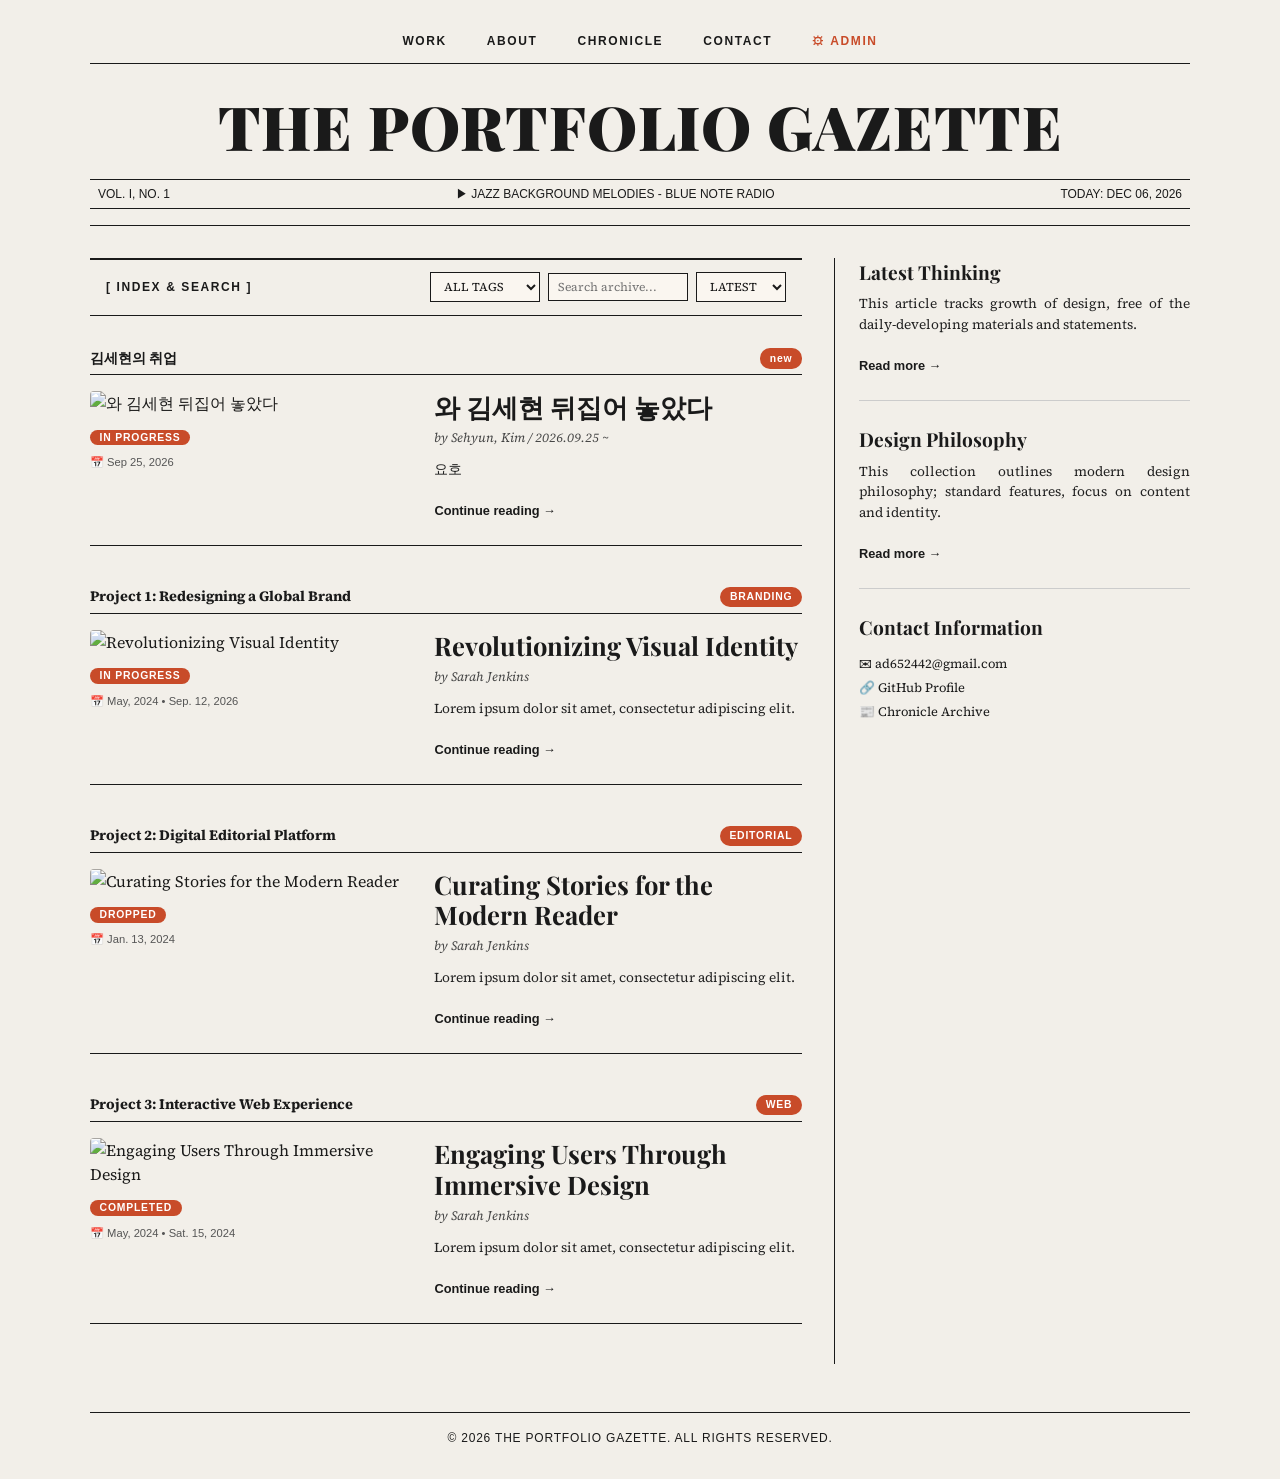
==== index.html @ b3b19809 "Update index.html" ====
<!DOCTYPE html>
<html lang="ko">
<head>
    <meta charset="UTF-8">
    <meta name="viewport" content="width=device-width, initial-scale=1.0">
    <title>THE PORTFOLIO GAZETTE</title>
    <!-- 스타일 경로 확인 -->
    <link rel="stylesheet" href="styles/style.css">
    
    <!-- Google Fonts 연결 -->
    <link rel="preconnect" href="https://fonts.googleapis.com">
    <link rel="preconnect" href="https://fonts.gstatic.com" crossorigin>
    <link href="https://fonts.googleapis.com/css2?family=Playfair+Display:ital,wght@0,400..900;1,400..900&family=Source+Serif+4:ital,opsz,wght@0,8..60,300..800;1,8..60,300..800&display=swap" rel="stylesheet">
</head>
<body>

    <div class="gazette-container">
        <!-- 상단 네비게이션 -->
        <nav class="top-nav">
            <a href="#work">WORK</a>
            <a href="#about">ABOUT</a>
            <a href="#chronicle">CHRONICLE</a>
            <a href="#contact">CONTACT</a>
            <a href="admin.html" class="admin-link" style="color: #c84b29; font-weight: bold;">⚙ ADMIN</a>
        </nav>

        <!-- 신문 헤더 -->
        <header class="gazette-header">
            <h1 class="main-title">THE PORTFOLIO GAZETTE</h1>
        <div class="header-meta-bar">
            <span>Vol. I, No. 1</span>
            <span id="youtube-track-header">▶ TODAY'S TRACK: Loading...</span>
            <span id="header-date">Est. 2026</span>
        </div>
        </header>
        

        <!-- 메인 콘텐츠 영역 (2컬럼 레이아웃) -->
        <main class="gazette-body">           
            <!-- 왼쪽/메인 기사 컬럼 -->
            <section class="main-column">
                
                <!-- 🔍 신문 인덱스 스타일 검색 및 정렬 바 -->
                <div class="gazette-filter-bar">
                    <span class="filter-title">[ INDEX & SEARCH ]</span>
                    <div class="filter-controls">
                        <select id="filter-tag" class="filter-select">
                            <option value="">ALL TAGS</option>
                            <option value="BRANDING">BRANDING</option>
                            <option value="WEB">WEB</option>
                            <option value="EDITORIAL">EDITORIAL</option>
                            <option value="new">NEW</option>
                        </select>
            
                        <input type="text" id="filter-keyword" placeholder="Search archive..." class="filter-input">
            
                        <select id="sort-order" class="filter-select">
                            <option value="latest">LATEST</option>
                            <option value="oldest">OLDEST</option>
                        </select>
                    </div>
                </div>
            
                <!-- 📦 프로젝트 카드가 동적으로 렌더링될 공간 -->
                <div id="projects-container"></div>
            
            </section>
            <!-- 오른쪽 사이드바 컬럼 -->
            <aside class="sidebar-column">
                
                <div class="sidebar-widget">
                    <h4>Latest Thinking</h4>
                    <p class="excerpt">
                        This article tracks growth of design, free of the daily-developing materials and statements.
                    </p>
                    <a href="#" class="read-more">Read more →</a>
                </div>

                <hr class="divider">

                <div class="sidebar-widget">
                    <h4>Design Philosophy</h4>
                    <p class="excerpt">
                        This collection outlines modern design philosophy; standard features, focus on content and identity.
                    </p>
                    <a href="#" class="read-more">Read more →</a>
                </div>

                <hr class="divider">

                <div class="sidebar-widget">
                    <h4>Contact Information</h4>
                    <ul class="contact-links">
                        <li><a href="mailto:ad652442@gmail.com">✉ ad652442@gmail.com</a></li>
                        <li><a href="https://github.com" target="_blank">🔗 GitHub Profile</a></li>
                        <li><a href="#">📰 Chronicle Archive</a></li>
                    </ul>
                </div>

            </aside>
        </main>

        <!-- 푸터 -->
        <footer class="gazette-footer">
            <p>&copy; <span id="footer-year">2026</span> THE PORTFOLIO GAZETTE. ALL RIGHTS RESERVED.</p>
        </footer>
    </div>

    <!-- 메인 로직 스크립트 연결 -->
    <script src="js/main.js"></script>
</body>
</html>
---- styles/style.css ----
/* 기본 스타일 리셋 */
* {
    margin: 0;
    padding: 0;
    box-sizing: border-box;
}

/* 배경색 및 기본 폰트 설정 (신문 종이 느낌) */
body {
    background-color: #f2efe9;
    color: #1a1a1a;
    font-family: 'Source Serif 4', Georgia, serif;
    line-height: 1.5;
    padding: 2rem 1rem;
}

.gazette-container {
    max-width: 1100px;
    margin: 0 auto;
    background-color: #f2efe9;
}

/* 상단 네비게이션 */
.top-nav {
    display: flex;
    justify-content: center;
    gap: 2.5rem;
    padding-bottom: 0.8rem;
    font-family: sans-serif;
    font-size: 0.75rem;
    font-weight: 600;
    letter-spacing: 0.1rem;
}

.top-nav a {
    color: #1a1a1a;
    text-decoration: none;
}

.top-nav a:hover {
    text-decoration: underline;
}

/* 메인 타이틀 & 신문 헤더 */
.gazette-header {
    text-align: center;
    border-top: 1.5px solid #1a1a1a;
    border-bottom: 1.5px solid #1a1a1a;
    padding: 1rem 0;
    margin-bottom: 2rem;
}

.main-title {
    font-family: 'Playfair Display', serif;
    font-size: clamp(2rem, 5vw, 3.8rem);
    font-weight: 900;
    letter-spacing: 0.05rem;
    text-transform: uppercase;
    margin-bottom: 0.5rem;
}

.header-meta-bar {
    display: flex;
    justify-content: space-between;
    border-top: 1px solid #1a1a1a;
    border-bottom: 1px solid #1a1a1a;
    padding: 0.3rem 0.5rem;
    font-size: 0.75rem;
    font-family: sans-serif;
    text-transform: uppercase;
}

/* 메인 그리드 레이아웃 (2컬럼) */
.gazette-body {
    display: grid;
    grid-template-columns: 2fr 1fr;
    gap: 2rem;
}

/* 구분선 */
.divider {
    border: 0;
    border-top: 1px solid #ccc;
    margin: 1.5rem 0;
}

/* 프로젝트 카드리스트 */
.project-card {
    margin-bottom: 2.5rem;
    border-bottom: 1px solid #1a1a1a;
    padding-bottom: 1.5rem;
}

.project-header-bar {
    display: flex;
    justify-content: space-between;
    align-items: center;
    border-bottom: 1px solid #1a1a1a;
    padding-bottom: 0.3rem;
    margin-bottom: 1rem;
    font-weight: bold;
    font-size: 0.9rem;
}

/* 이미지 & 텍스트 나란히 배치 */
.project-content {
    display: flex;
    gap: 1.5rem;
}

.image-box {
    width: 45%;
    flex-shrink: 0;
}

.placeholder-icon {
    width: 100%;
    height: 180px;
    background-color: #dedad2;
    display: flex;
    align-items: center;
    justify-content: center;
    font-size: 2rem;
    color: #888;
    margin-bottom: 0.8rem;
}

.sub-tags {
    font-size: 0.75rem;
}

.date-info {
    margin-top: 0.5rem;
    color: #555;
    font-family: sans-serif;
    font-size: 0.7rem;
}

/* 배지 공통 스타일 */
.badge {
    color: #fff;
    padding: 0.15rem 0.6rem;
    border-radius: 10px;
    font-size: 0.65rem;
    font-family: sans-serif;
    font-weight: 700;
    letter-spacing: 0.05rem;
}

.badge-branding { background-color: #c84b29; }
.badge-editorial { background-color: #c84b29; }
.badge-web { background-color: #c84b29; }
.badge-featured { background-color: #c84b29; }

/* 텍스트 영역 */
.text-box {
    flex-grow: 1;
}

.text-box h2, .widget-text h3 {
    font-family: 'Playfair Display', serif;
    font-size: 1.6rem;
    line-height: 1.2;
    margin-bottom: 0.4rem;
}

.author {
    font-size: 0.8rem;
    font-style: italic;
    margin-bottom: 0.8rem;
    color: #444;
}

.excerpt {
    font-size: 0.85rem;
    color: #222;
    margin-bottom: 0.8rem;
    text-align: justify;
}

.read-more {
    display: inline-block;
    font-size: 0.8rem;
    font-family: sans-serif;
    font-weight: bold;
    color: #1a1a1a;
    text-decoration: none;
    margin-top: 0.5rem;
}

.read-more:hover {
    text-decoration: underline;
}

/* 사이드바 */
.sidebar-column {
    border-left: 1px solid #1a1a1a;
    padding-left: 1.5rem;
}

.sidebar-widget h4 {
    font-family: 'Playfair Display', serif;
    font-size: 1.2rem;
    margin-bottom: 0.5rem;
}

.link-list, .contact-links {
    list-style: none;
    font-size: 0.8rem;
    margin: 0.8rem 0;
}

.link-list li, .contact-links li {
    margin-bottom: 0.3rem;
}

.link-list a, .contact-links a {
    color: #1a1a1a;
    text-decoration: none;
}

.link-list a:hover, .contact-links a:hover {
    text-decoration: underline;
}

/* 푸터 */
.gazette-footer {
    margin-top: 3rem;
    border-top: 1px solid #1a1a1a;
    padding-top: 1rem;
    text-align: center;
    font-family: sans-serif;
    font-size: 0.75rem;
    letter-spacing: 0.05rem;
}

/* 반응형 설정 (모바일 환경) */
@media (max-width: 768px) {
    .gazette-body {
        grid-template-columns: 1fr;
    }
    
    .project-content {
        flex-direction: column;
    }
    
    .image-box {
        width: 100%;
    }
    
    .sidebar-column {
        border-left: none;
        border-top: 1.5px solid #1a1a1a;
        padding-left: 0;
        padding-top: 2rem;
    }
}
/* 🔍 신문 인덱스 스타일 필터 및 검색 바 */
.gazette-filter-bar {
    border-top: 2px solid #1a1a1a;
    border-bottom: 1px solid #1a1a1a;
    padding: 0.8rem 1rem;
    margin-bottom: 2rem;
    background-color: #f2efe9;
    display: flex;
    justify-content: space-between;
    align-items: center;
    flex-wrap: wrap;
    gap: 1rem;
}

.filter-title {
    font-size: 0.75rem;
    font-weight: 700;
    letter-spacing: 0.1rem;
    text-transform: uppercase;
    font-family: sans-serif;
    color: #1a1a1a;
}

.filter-controls {
    display: flex;
    gap: 0.5rem;
    align-items: center;
    flex-wrap: wrap;
}

.filter-select, .filter-input {
    padding: 0.3rem 0.6rem;
    border: 1px solid #1a1a1a;
    background: #faf6f0;
    font-family: 'Source Serif 4', Georgia, serif;
    font-size: 0.75rem;
    color: #1a1a1a;
    outline: none;
}

.filter-input {
    width: 140px;
}

.filter-select:hover, .filter-input:focus {
    background: #ffffff;
}
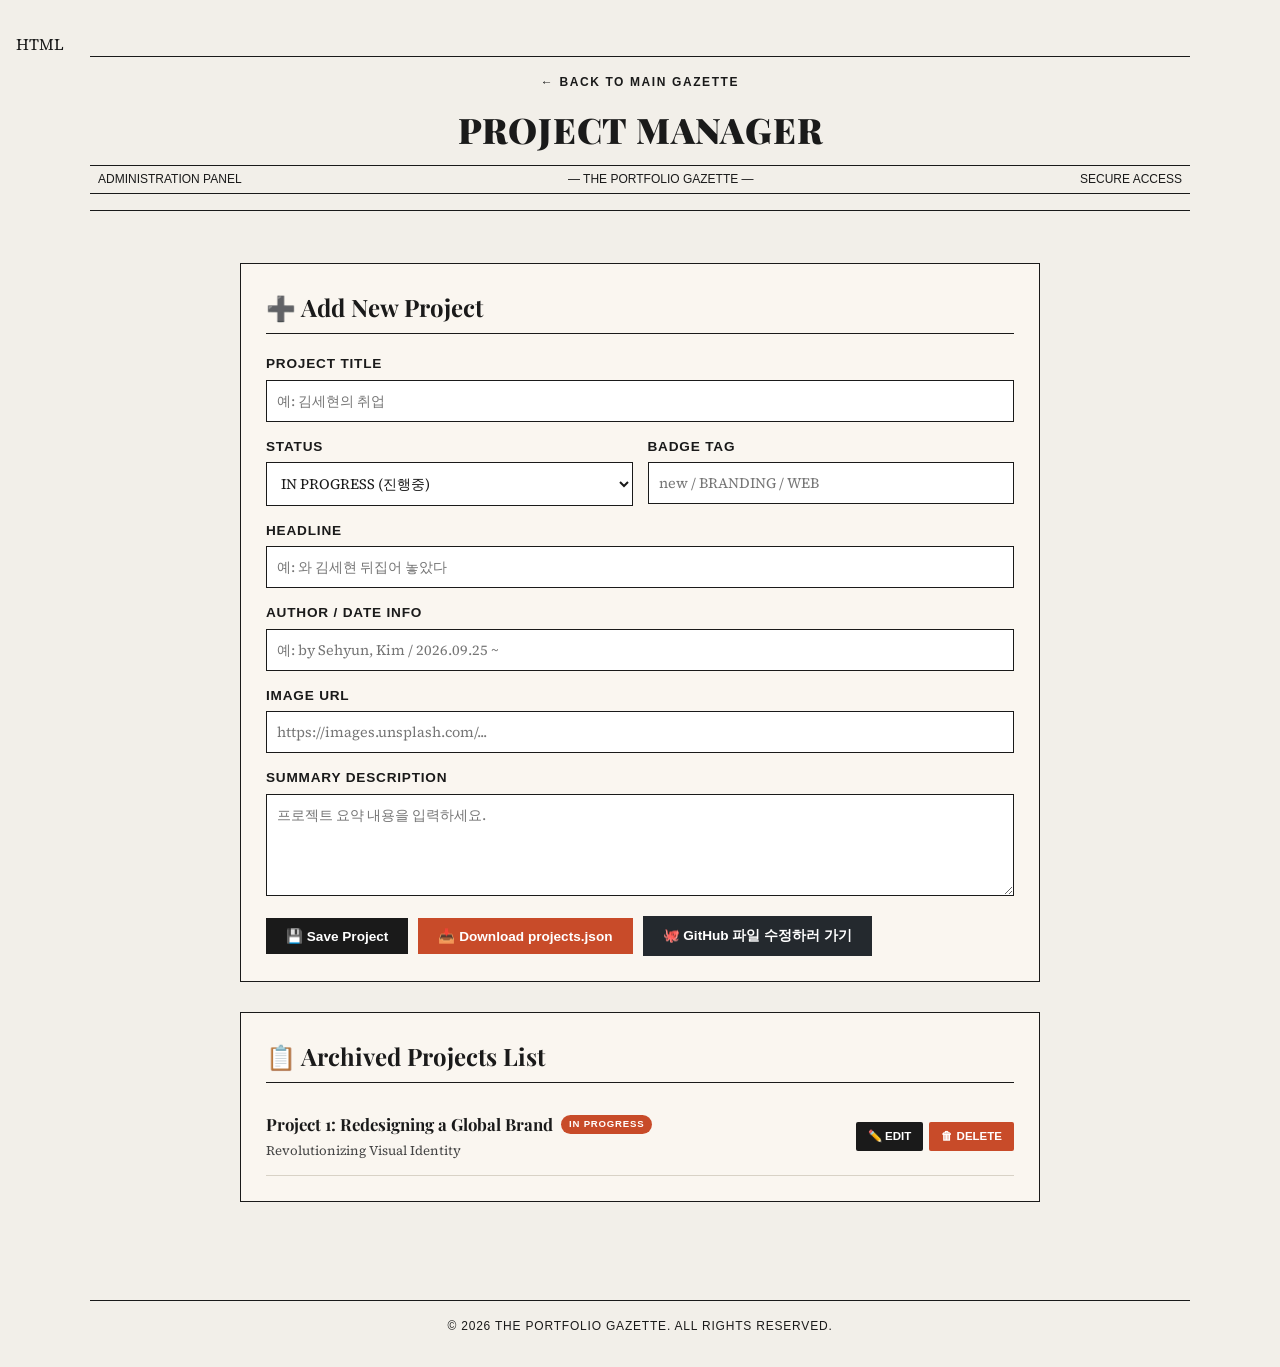
==== commit 5c7b1b9a: "Update index.html replace" ====
--- a/index.html
+++ b/index.html
@@ -1,112 +1,101 @@
+HTML
 <!DOCTYPE html>
 <html lang="ko">
 <head>
-    <meta charset="UTF-8">
-    <meta name="viewport" content="width=device-width, initial-scale=1.0">
-    <title>THE PORTFOLIO GAZETTE</title>
-    <!-- 스타일 경로 확인 -->
-    <link rel="stylesheet" href="styles/style.css">
-    
-    <!-- Google Fonts 연결 -->
-    <link rel="preconnect" href="https://fonts.googleapis.com">
-    <link rel="preconnect" href="https://fonts.gstatic.com" crossorigin>
-    <link href="https://fonts.googleapis.com/css2?family=Playfair+Display:ital,wght@0,400..900;1,400..900&family=Source+Serif+4:ital,opsz,wght@0,8..60,300..800;1,8..60,300..800&display=swap" rel="stylesheet">
+  <meta charset="UTF-8">
+  <meta name="viewport" content="width=device-width, initial-scale=1.0">
+  <title>Admin - THE PORTFOLIO GAZETTE</title>
+  <!-- 기존 스타일 파일 연동 -->
+  <link rel="stylesheet" href="styles/style.css">
+  
+  <!-- Google Fonts 연결 -->
+  <link rel="preconnect" href="https://fonts.googleapis.com">
+  <link rel="preconnect" href="https://fonts.gstatic.com" crossorigin>
+  <link href="https://fonts.googleapis.com/css2?family=Playfair+Display:ital,wght@0,400..900;1,400..900&family=Source+Serif+4:ital,opsz,wght@0,8..60,300..800;1,8..60,300..800&display=swap" rel="stylesheet">
 </head>
 <body>
+  <div class="gazette-container">
+    <!-- 상단 헤더 -->
+    <header class="gazette-header">
+      <nav class="top-nav">
+        <a href="index.html">&larr; BACK TO MAIN GAZETTE</a>
+      </nav>
+      <h1 class="main-title" style="font-size: 2.2rem;">PROJECT MANAGER</h1>
+      <div class="header-meta-bar">
+        <span>ADMINISTRATION PANEL</span>
+        <span>— THE PORTFOLIO GAZETTE —</span>
+        <span>SECURE ACCESS</span>
+      </div>
+    </header>
 
-    <div class="gazette-container">
-        <!-- 상단 네비게이션 -->
-        <nav class="top-nav">
-            <a href="#work">WORK</a>
-            <a href="#about">ABOUT</a>
-            <a href="#chronicle">CHRONICLE</a>
-            <a href="#contact">CONTACT</a>
-            <a href="admin.html" class="admin-link" style="color: #c84b29; font-weight: bold;">⚙ ADMIN</a>
-        </nav>
+    <main class="admin-main">
+      <!-- 프로젝트 추가 카드 -->
+      <section class="admin-card">
+        <h2 style="font-family: 'Playfair Display', serif; margin-bottom: 20px; border-bottom: 1px solid #1a1a1a; padding-bottom: 8px;">➕ Add New Project</h2>
+        <form id="project-form">
+          <div class="form-group">
+            <label>Project Title</label>
+            <input type="text" id="p-title" required placeholder="예: 김세현의 취업">
+          </div>
 
-        <!-- 신문 헤더 -->
-        <header class="gazette-header">
-            <h1 class="main-title">THE PORTFOLIO GAZETTE</h1>
-        <div class="header-meta-bar">
-            <span>Vol. I, No. 1</span>
-            <span id="youtube-track-header">▶ TODAY'S TRACK: Loading...</span>
-            <span id="header-date">Est. 2026</span>
+          <div style="display:grid; grid-template-columns: 1fr 1fr; gap: 15px;">
+            <div class="form-group">
+              <label>Status</label>
+              <select id="p-status">
+                <option value="IN PROGRESS">IN PROGRESS (진행중)</option>
+                <option value="COMPLETED">COMPLETED (완료)</option>
+                <option value="DROPPED">DROPPED (폐기)</option>
+              </select>
+            </div>
+            <div class="form-group">
+              <label>Badge Tag</label>
+              <input type="text" id="p-tag" placeholder="new / BRANDING / WEB">
+            </div>
+          </div>
+
+          <div class="form-group">
+            <label>Headline</label>
+            <input type="text" id="p-headline" required placeholder="예: 와 김세현 뒤집어 놓았다">
+          </div>
+
+          <div class="form-group">
+            <label>Author / Date Info</label>
+            <input type="text" id="p-author" placeholder="예: by Sehyun, Kim / 2026.09.25 ~">
+          </div>
+
+          <div class="form-group">
+            <label>Image URL</label>
+            <input type="url" id="p-image" placeholder="https://images.unsplash.com/...">
+          </div>
+
+          <div class="form-group">
+            <label>Summary Description</label>
+            <textarea id="p-summary" rows="4" required placeholder="프로젝트 요약 내용을 입력하세요."></textarea>
+          </div>
+
+          <div class="btn-group">
+            <button type="submit" class="btn-black">💾 Save Project</button>
+            <button type="button" id="export-json-btn" class="btn-orange">📥 Download projects.json</button>
+            <!-- 🐙 본인의 깃허브 주소로 변경해 주세요 -->
+            <a href="https://github.com/본인깃허브아이디/저장소이름/blob/main/projects.json" target="_blank" class="btn-github">🐙 GitHub 파일 수정하러 가기</a>
+          </div>
+        </form>
+      </section>
+
+      <!-- 기존 프로젝트 리스트 섹션 -->
+      <section class="admin-card">
+        <h2 style="font-family: 'Playfair Display', serif; margin-bottom: 15px; border-bottom: 1px solid #1a1a1a; padding-bottom: 8px;">📋 Archived Projects List</h2>
+        <div id="admin-projects-list">
+          <!-- js/admin.js가 리스트를 자동으로 채워줍니다 -->
         </div>
-        </header>
-        
+      </section>
+    </main>
 
-        <!-- 메인 콘텐츠 영역 (2컬럼 레이아웃) -->
-        <main class="gazette-body">           
-            <!-- 왼쪽/메인 기사 컬럼 -->
-            <section class="main-column">
-                
-                <!-- 🔍 신문 인덱스 스타일 검색 및 정렬 바 -->
-                <div class="gazette-filter-bar">
-                    <span class="filter-title">[ INDEX & SEARCH ]</span>
-                    <div class="filter-controls">
-                        <select id="filter-tag" class="filter-select">
-                            <option value="">ALL TAGS</option>
-                            <option value="BRANDING">BRANDING</option>
-                            <option value="WEB">WEB</option>
-                            <option value="EDITORIAL">EDITORIAL</option>
-                            <option value="new">NEW</option>
-                        </select>
-            
-                        <input type="text" id="filter-keyword" placeholder="Search archive..." class="filter-input">
-            
-                        <select id="sort-order" class="filter-select">
-                            <option value="latest">LATEST</option>
-                            <option value="oldest">OLDEST</option>
-                        </select>
-                    </div>
-                </div>
-            
-                <!-- 📦 프로젝트 카드가 동적으로 렌더링될 공간 -->
-                <div id="projects-container"></div>
-            
-            </section>
-            <!-- 오른쪽 사이드바 컬럼 -->
-            <aside class="sidebar-column">
-                
-                <div class="sidebar-widget">
-                    <h4>Latest Thinking</h4>
-                    <p class="excerpt">
-                        This article tracks growth of design, free of the daily-developing materials and statements.
-                    </p>
-                    <a href="#" class="read-more">Read more →</a>
-                </div>
+    <footer class="gazette-footer">
+      <p>&copy; 2026 THE PORTFOLIO GAZETTE. ALL RIGHTS RESERVED.</p>
+    </footer>
+  </div>
 
-                <hr class="divider">
-
-                <div class="sidebar-widget">
-                    <h4>Design Philosophy</h4>
-                    <p class="excerpt">
-                        This collection outlines modern design philosophy; standard features, focus on content and identity.
-                    </p>
-                    <a href="#" class="read-more">Read more →</a>
-                </div>
-
-                <hr class="divider">
-
-                <div class="sidebar-widget">
-                    <h4>Contact Information</h4>
-                    <ul class="contact-links">
-                        <li><a href="mailto:ad652442@gmail.com">✉ ad652442@gmail.com</a></li>
-                        <li><a href="https://github.com" target="_blank">🔗 GitHub Profile</a></li>
-                        <li><a href="#">📰 Chronicle Archive</a></li>
-                    </ul>
-                </div>
-
-            </aside>
-        </main>
-
-        <!-- 푸터 -->
-        <footer class="gazette-footer">
-            <p>&copy; <span id="footer-year">2026</span> THE PORTFOLIO GAZETTE. ALL RIGHTS RESERVED.</p>
-        </footer>
-    </div>
-
-    <!-- 메인 로직 스크립트 연결 -->
-    <script src="js/main.js"></script>
+  <script src="js/admin.js"></script>
 </body>
 </html>
--- a/styles/style.css
+++ b/styles/style.css
@@ -302,3 +302,84 @@
 .filter-select:hover, .filter-input:focus {
     background: #ffffff;
 }
+/* --- Admin Page Styles --- */
+.admin-main {
+    max-width: 800px;
+    margin: 0 auto;
+    padding: 20px 0;
+}
+
+.admin-card {
+    background: #faf6f0;
+    border: 1.5px solid #1a1a1a;
+    padding: 25px;
+    margin-bottom: 30px;
+}
+
+.form-group {
+    margin-bottom: 15px;
+}
+
+.form-group label {
+    display: block;
+    font-weight: bold;
+    font-size: 0.85rem;
+    margin-bottom: 5px;
+    font-family: sans-serif;
+    text-transform: uppercase;
+    letter-spacing: 0.05rem;
+}
+
+.form-group input, 
+.form-group select, 
+.form-group textarea {
+    width: 100%;
+    padding: 10px;
+    border: 1px solid #1a1a1a;
+    background: #fff;
+    font-family: 'Source Serif 4', Georgia, serif;
+    font-size: 0.9rem;
+    color: #1a1a1a;
+    outline: none;
+}
+
+.btn-group {
+    display: flex;
+    gap: 10px;
+    flex-wrap: wrap;
+    align-items: center;
+    margin-top: 20px;
+}
+
+.btn-black {
+    padding: 10px 20px;
+    background: #1a1a1a;
+    color: #fff;
+    border: none;
+    cursor: pointer;
+    font-weight: bold;
+    font-family: sans-serif;
+    font-size: 0.85rem;
+}
+
+.btn-orange {
+    padding: 10px 20px;
+    background: #c84b29;
+    color: #fff;
+    border: none;
+    cursor: pointer;
+    font-weight: bold;
+    font-family: sans-serif;
+    font-size: 0.85rem;
+}
+
+.btn-github {
+    padding: 10px 20px;
+    background: #24292e;
+    color: #fff;
+    text-decoration: none;
+    font-weight: bold;
+    font-size: 0.85rem;
+    display: inline-block;
+    font-family: sans-serif;
+}
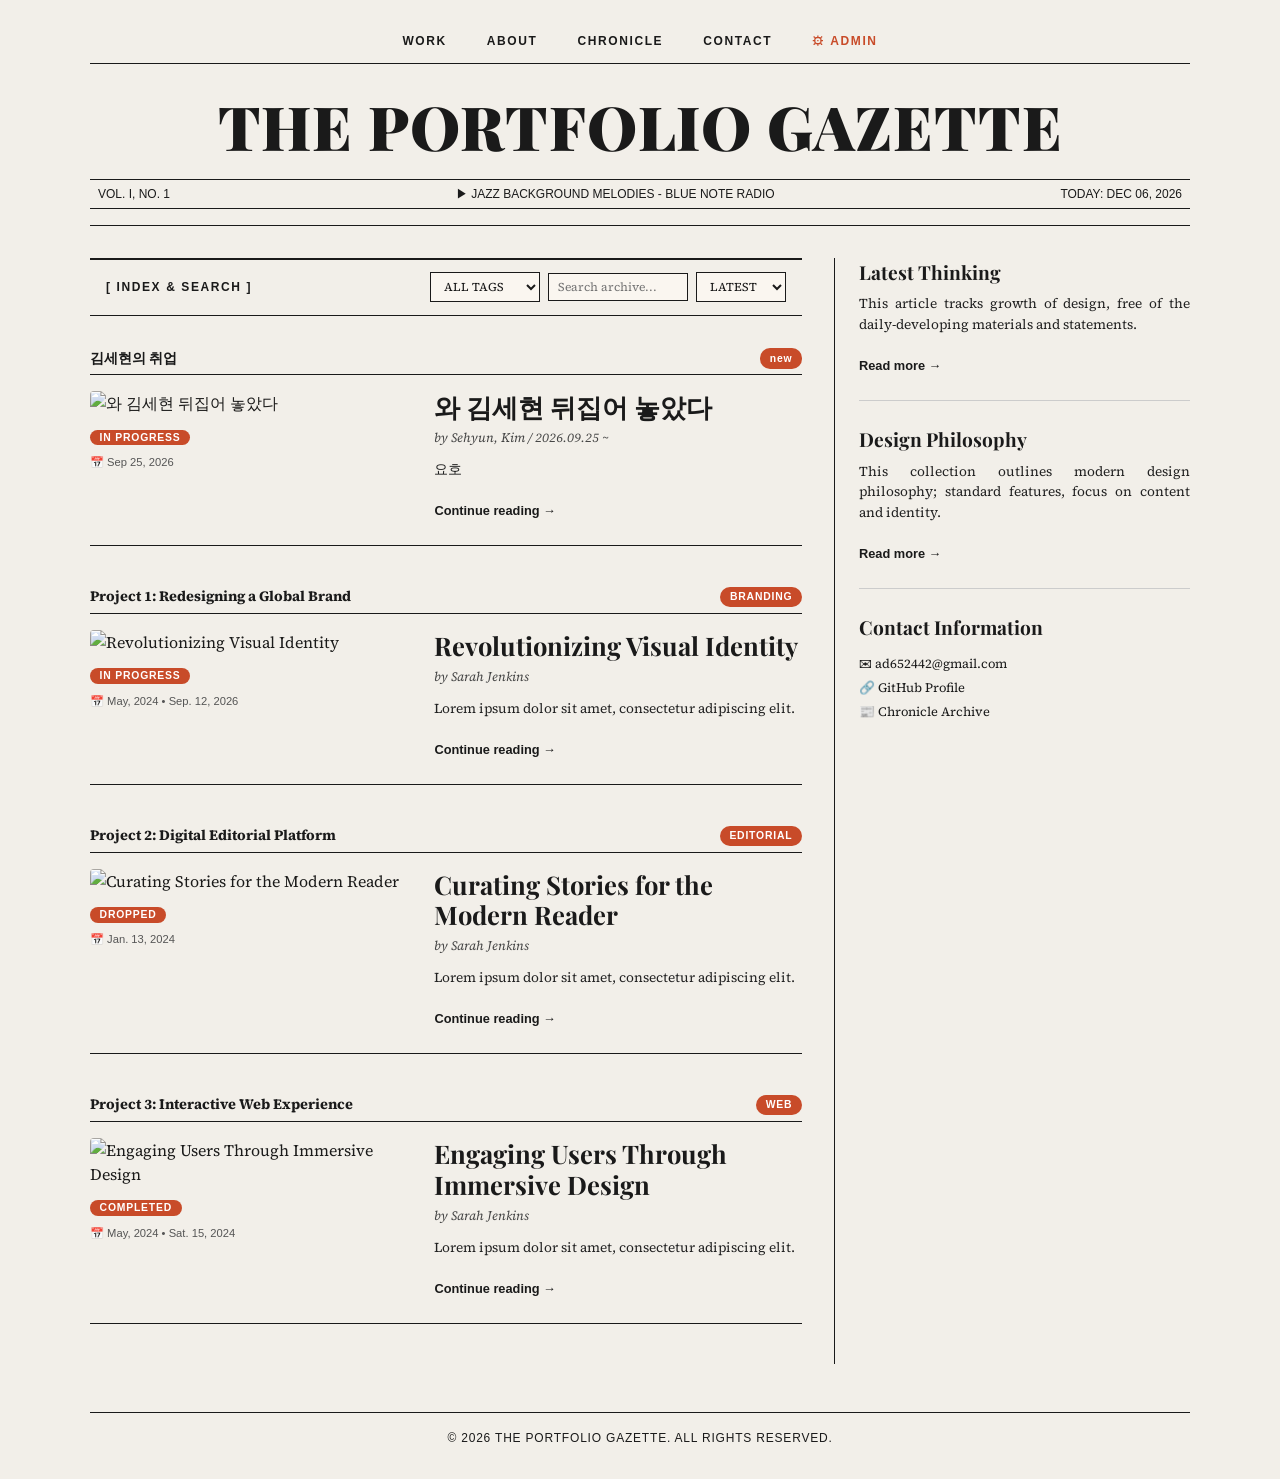
==== commit b76611f4: "Update index.html" ====
--- a/index.html
+++ b/index.html
@@ -1,101 +1,112 @@
-HTML
 <!DOCTYPE html>
 <html lang="ko">
 <head>
-  <meta charset="UTF-8">
-  <meta name="viewport" content="width=device-width, initial-scale=1.0">
-  <title>Admin - THE PORTFOLIO GAZETTE</title>
-  <!-- 기존 스타일 파일 연동 -->
-  <link rel="stylesheet" href="styles/style.css">
-  
-  <!-- Google Fonts 연결 -->
-  <link rel="preconnect" href="https://fonts.googleapis.com">
-  <link rel="preconnect" href="https://fonts.gstatic.com" crossorigin>
-  <link href="https://fonts.googleapis.com/css2?family=Playfair+Display:ital,wght@0,400..900;1,400..900&family=Source+Serif+4:ital,opsz,wght@0,8..60,300..800;1,8..60,300..800&display=swap" rel="stylesheet">
+    <meta charset="UTF-8">
+    <meta name="viewport" content="width=device-width, initial-scale=1.0">
+    <title>THE PORTFOLIO GAZETTE</title>
+    <link rel="stylesheet" href="styles/style.css">
+    
+    <!-- Google Fonts 연결 -->
+    <link rel="preconnect" href="https://fonts.googleapis.com">
+    <link rel="preconnect" href="https://fonts.gstatic.com" crossorigin>
+    <link href="https://fonts.googleapis.com/css2?family=Playfair+Display:ital,wght@0,400..900;1,400..900&family=Source+Serif+4:ital,opsz,wght@0,8..60,300..800;1,8..60,300..800&display=swap" rel="stylesheet">
 </head>
 <body>
-  <div class="gazette-container">
-    <!-- 상단 헤더 -->
-    <header class="gazette-header">
-      <nav class="top-nav">
-        <a href="index.html">&larr; BACK TO MAIN GAZETTE</a>
-      </nav>
-      <h1 class="main-title" style="font-size: 2.2rem;">PROJECT MANAGER</h1>
-      <div class="header-meta-bar">
-        <span>ADMINISTRATION PANEL</span>
-        <span>— THE PORTFOLIO GAZETTE —</span>
-        <span>SECURE ACCESS</span>
-      </div>
-    </header>
 
-    <main class="admin-main">
-      <!-- 프로젝트 추가 카드 -->
-      <section class="admin-card">
-        <h2 style="font-family: 'Playfair Display', serif; margin-bottom: 20px; border-bottom: 1px solid #1a1a1a; padding-bottom: 8px;">➕ Add New Project</h2>
-        <form id="project-form">
-          <div class="form-group">
-            <label>Project Title</label>
-            <input type="text" id="p-title" required placeholder="예: 김세현의 취업">
-          </div>
+    <div class="gazette-container">
+        <!-- 상단 네비게이션 -->
+        <nav class="top-nav">
+            <a href="#work">WORK</a>
+            <a href="#about">ABOUT</a>
+            <a href="#chronicle">CHRONICLE</a>
+            <a href="#contact">CONTACT</a>
+            <a href="admin.html" class="admin-link" style="color: #c84b29; font-weight: bold;">⚙ ADMIN</a>
+        </nav>
 
-          <div style="display:grid; grid-template-columns: 1fr 1fr; gap: 15px;">
-            <div class="form-group">
-              <label>Status</label>
-              <select id="p-status">
-                <option value="IN PROGRESS">IN PROGRESS (진행중)</option>
-                <option value="COMPLETED">COMPLETED (완료)</option>
-                <option value="DROPPED">DROPPED (폐기)</option>
-              </select>
+        <!-- 신문 헤더 -->
+        <header class="gazette-header">
+            <h1 class="main-title">THE PORTFOLIO GAZETTE</h1>
+            <div class="header-meta-bar">
+                <span>Vol. I, No. 1</span>
+                <span id="youtube-track-header">▶ TODAY'S TRACK: Loading...</span>
+                <span id="header-date">Est. 2026</span>
             </div>
-            <div class="form-group">
-              <label>Badge Tag</label>
-              <input type="text" id="p-tag" placeholder="new / BRANDING / WEB">
-            </div>
-          </div>
+        </header>
 
-          <div class="form-group">
-            <label>Headline</label>
-            <input type="text" id="p-headline" required placeholder="예: 와 김세현 뒤집어 놓았다">
-          </div>
+        <!-- 메인 콘텐츠 영역 (2컬럼 레이아웃) -->
+        <main class="gazette-body">
+            
+            <!-- 왼쪽/메인 기사 컬럼 -->
+            <section class="main-column">
+                
+                <!-- 🔍 클래식 신문 인덱스 스타일 검색 및 정렬 바 -->
+                <div class="gazette-filter-bar">
+                    <span class="filter-title">[ INDEX & SEARCH ]</span>
+                    <div class="filter-controls">
+                        <select id="filter-tag" class="filter-select">
+                            <option value="">ALL TAGS</option>
+                            <option value="BRANDING">BRANDING</option>
+                            <option value="WEB">WEB</option>
+                            <option value="EDITORIAL">EDITORIAL</option>
+                            <option value="new">NEW</option>
+                        </select>
 
-          <div class="form-group">
-            <label>Author / Date Info</label>
-            <input type="text" id="p-author" placeholder="예: by Sehyun, Kim / 2026.09.25 ~">
-          </div>
+                        <input type="text" id="filter-keyword" placeholder="Search archive..." class="filter-input">
 
-          <div class="form-group">
-            <label>Image URL</label>
-            <input type="url" id="p-image" placeholder="https://images.unsplash.com/...">
-          </div>
+                        <select id="sort-order" class="filter-select">
+                            <option value="latest">LATEST</option>
+                            <option value="oldest">OLDEST</option>
+                        </select>
+                    </div>
+                </div>
 
-          <div class="form-group">
-            <label>Summary Description</label>
-            <textarea id="p-summary" rows="4" required placeholder="프로젝트 요약 내용을 입력하세요."></textarea>
-          </div>
+                <!-- 📦 projects.json 데이터가 동적으로 들어오는 공간 -->
+                <div id="projects-container"></div>
 
-          <div class="btn-group">
-            <button type="submit" class="btn-black">💾 Save Project</button>
-            <button type="button" id="export-json-btn" class="btn-orange">📥 Download projects.json</button>
-            <!-- 🐙 본인의 깃허브 주소로 변경해 주세요 -->
-            <a href="https://github.com/본인깃허브아이디/저장소이름/blob/main/projects.json" target="_blank" class="btn-github">🐙 GitHub 파일 수정하러 가기</a>
-          </div>
-        </form>
-      </section>
+            </section>
 
-      <!-- 기존 프로젝트 리스트 섹션 -->
-      <section class="admin-card">
-        <h2 style="font-family: 'Playfair Display', serif; margin-bottom: 15px; border-bottom: 1px solid #1a1a1a; padding-bottom: 8px;">📋 Archived Projects List</h2>
-        <div id="admin-projects-list">
-          <!-- js/admin.js가 리스트를 자동으로 채워줍니다 -->
-        </div>
-      </section>
-    </main>
+            <!-- 오른쪽 사이드바 컬럼 -->
+            <aside class="sidebar-column">
+                
+                <div class="sidebar-widget">
+                    <h4>Latest Thinking</h4>
+                    <p class="excerpt">
+                        This article tracks growth of design, free of the daily-developing materials and statements.
+                    </p>
+                    <a href="#" class="read-more">Read more →</a>
+                </div>
 
-    <footer class="gazette-footer">
-      <p>&copy; 2026 THE PORTFOLIO GAZETTE. ALL RIGHTS RESERVED.</p>
-    </footer>
-  </div>
+                <hr class="divider">
 
-  <script src="js/admin.js"></script>
+                <div class="sidebar-widget">
+                    <h4>Design Philosophy</h4>
+                    <p class="excerpt">
+                        This collection outlines modern design philosophy; standard features, focus on content and identity.
+                    </p>
+                    <a href="#" class="read-more">Read more →</a>
+                </div>
+
+                <hr class="divider">
+
+                <div class="sidebar-widget">
+                    <h4>Contact Information</h4>
+                    <ul class="contact-links">
+                        <li><a href="mailto:ad652442@gmail.com">✉ ad652442@gmail.com</a></li>
+                        <li><a href="https://github.com" target="_blank">🔗 GitHub Profile</a></li>
+                        <li><a href="#">📰 Chronicle Archive</a></li>
+                    </ul>
+                </div>
+
+            </aside>
+        </main>
+
+        <!-- 푸터 -->
+        <footer class="gazette-footer">
+            <p>&copy; <span id="footer-year">2026</span> THE PORTFOLIO GAZETTE. ALL RIGHTS RESERVED.</p>
+        </footer>
+    </div>
+
+    <!-- 메인 로직 스크립트 연결 -->
+    <script src="js/main.js"></script>
 </body>
 </html>
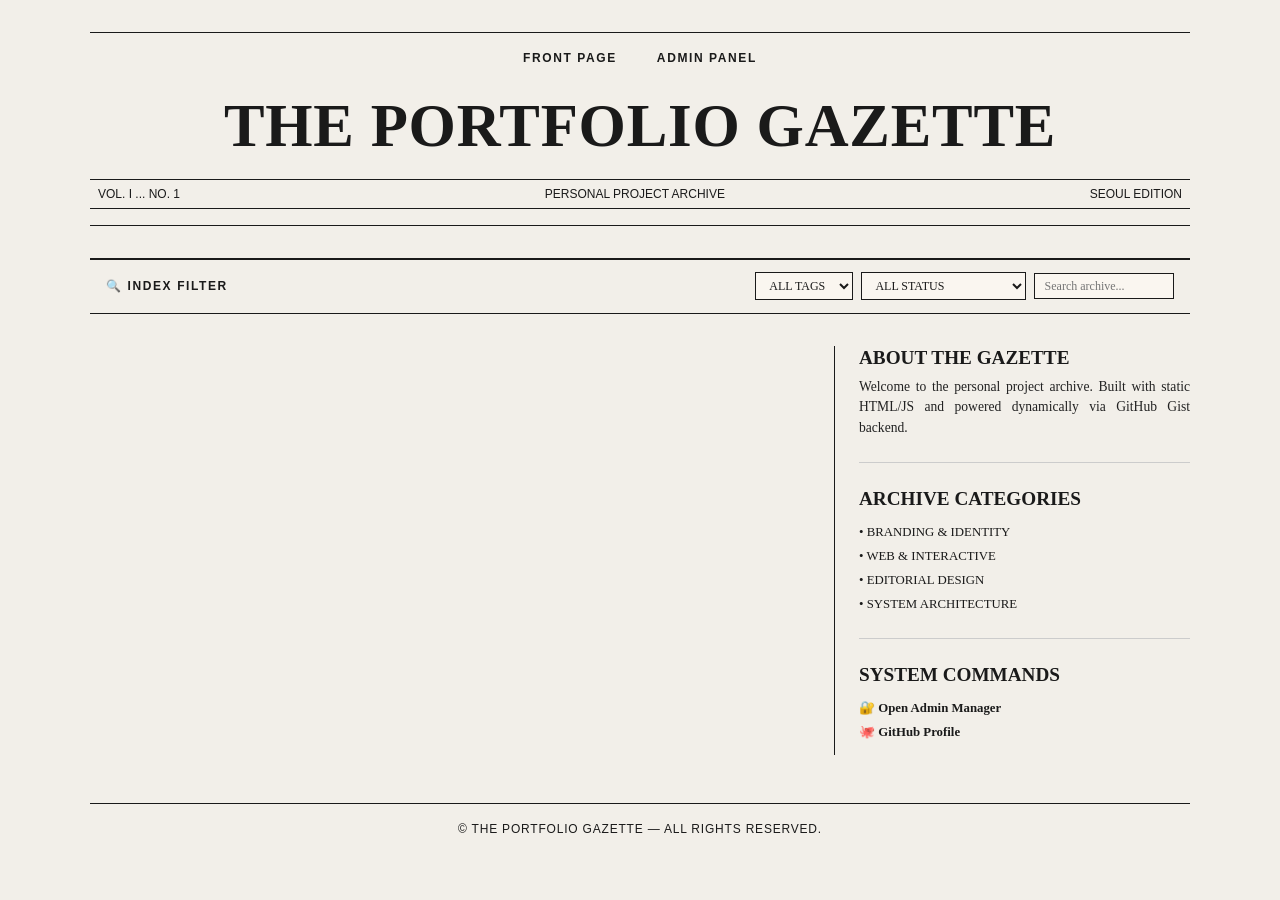
==== commit 9f9ffe8f: "Update index.html" ====
--- a/index.html
+++ b/index.html
@@ -1,112 +1,95 @@
 <!DOCTYPE html>
 <html lang="ko">
 <head>
-    <meta charset="UTF-8">
-    <meta name="viewport" content="width=device-width, initial-scale=1.0">
-    <title>THE PORTFOLIO GAZETTE</title>
-    <link rel="stylesheet" href="styles/style.css">
-    
-    <!-- Google Fonts 연결 -->
-    <link rel="preconnect" href="https://fonts.googleapis.com">
-    <link rel="preconnect" href="https://fonts.gstatic.com" crossorigin>
-    <link href="https://fonts.googleapis.com/css2?family=Playfair+Display:ital,wght@0,400..900;1,400..900&family=Source+Serif+4:ital,opsz,wght@0,8..60,300..800;1,8..60,300..800&display=swap" rel="stylesheet">
+  <meta charset="UTF-8">
+  <meta name="viewport" content="width=device-width, initial-scale=1.0">
+  <title>THE PORTFOLIO GAZETTE - Archive</title>
+  <link rel="stylesheet" href="styles/style.css">
 </head>
 <body>
+  <div class="gazette-container">
+    <!-- 상단 신문식 헤더 -->
+    <header class="gazette-header">
+      <nav class="top-nav">
+        <a href="index.html">FRONT PAGE</a>
+        <a href="admin.html">ADMIN PANEL</a>
+      </nav>
+      <h1 class="main-title">THE PORTFOLIO GAZETTE</h1>
+      <div class="header-meta-bar">
+        <span>VOL. I ... NO. 1</span>
+        <span>PERSONAL PROJECT ARCHIVE</span>
+        <span>SEOUL EDITION</span>
+      </div>
+    </header>
 
-    <div class="gazette-container">
-        <!-- 상단 네비게이션 -->
-        <nav class="top-nav">
-            <a href="#work">WORK</a>
-            <a href="#about">ABOUT</a>
-            <a href="#chronicle">CHRONICLE</a>
-            <a href="#contact">CONTACT</a>
-            <a href="admin.html" class="admin-link" style="color: #c84b29; font-weight: bold;">⚙ ADMIN</a>
-        </nav>
+    <!-- 🔍 신문 인덱스 스타일 필터 및 검색 바 -->
+    <section class="gazette-filter-bar">
+      <span class="filter-title">🔍 INDEX FILTER</span>
+      <div class="filter-controls">
+        <!-- 🏷️ 동적 태그 필터 (js/main.js에서 프로젝트 태그를 자동으로 추출해 채워줍니다) -->
+        <select id="tag-filter" class="filter-select">
+          <option value="ALL">ALL TAGS</option>
+        </select>
 
-        <!-- 신문 헤더 -->
-        <header class="gazette-header">
-            <h1 class="main-title">THE PORTFOLIO GAZETTE</h1>
-            <div class="header-meta-bar">
-                <span>Vol. I, No. 1</span>
-                <span id="youtube-track-header">▶ TODAY'S TRACK: Loading...</span>
-                <span id="header-date">Est. 2026</span>
-            </div>
-        </header>
+        <!-- 📌 상태 필터 -->
+        <select id="status-filter" class="filter-select">
+          <option value="ALL">ALL STATUS</option>
+          <option value="IN PROGRESS">IN PROGRESS (진행중)</option>
+          <option value="COMPLETED">COMPLETED (완료)</option>
+          <option value="DROPPED">DROPPED (폐기)</option>
+        </select>
 
-        <!-- 메인 콘텐츠 영역 (2컬럼 레이아웃) -->
-        <main class="gazette-body">
-            
-            <!-- 왼쪽/메인 기사 컬럼 -->
-            <section class="main-column">
-                
-                <!-- 🔍 클래식 신문 인덱스 스타일 검색 및 정렬 바 -->
-                <div class="gazette-filter-bar">
-                    <span class="filter-title">[ INDEX & SEARCH ]</span>
-                    <div class="filter-controls">
-                        <select id="filter-tag" class="filter-select">
-                            <option value="">ALL TAGS</option>
-                            <option value="BRANDING">BRANDING</option>
-                            <option value="WEB">WEB</option>
-                            <option value="EDITORIAL">EDITORIAL</option>
-                            <option value="new">NEW</option>
-                        </select>
+        <!-- 🔎 검색어 입력창 -->
+        <input type="text" id="search-input" class="filter-input" placeholder="Search archive...">
+      </div>
+    </section>
 
-                        <input type="text" id="filter-keyword" placeholder="Search archive..." class="filter-input">
+    <!-- 메인 레이아웃 (프로젝트 목록 + 사이드바) -->
+    <div class="gazette-body">
+      <!-- 왼쪽 2컬럼: 프로젝트 카드리스트 출력 영역 -->
+      <main id="projects-container">
+        <!-- js/main.js 에서 동적 카드 출력 -->
+      </main>
 
-                        <select id="sort-order" class="filter-select">
-                            <option value="latest">LATEST</option>
-                            <option value="oldest">OLDEST</option>
-                        </select>
-                    </div>
-                </div>
+      <!-- 오른쪽 1컬럼: 사이드바 -->
+      <aside class="sidebar-column">
+        <section class="sidebar-widget">
+          <h4>ABOUT THE GAZETTE</h4>
+          <p class="excerpt">
+            Welcome to the personal project archive. Built with static HTML/JS and powered dynamically via GitHub Gist backend.
+          </p>
+        </section>
 
-                <!-- 📦 projects.json 데이터가 동적으로 들어오는 공간 -->
-                <div id="projects-container"></div>
+        <hr class="divider">
 
-            </section>
+        <section class="sidebar-widget">
+          <h4>ARCHIVE CATEGORIES</h4>
+          <ul class="link-list">
+            <li>• BRANDING & IDENTITY</li>
+            <li>• WEB & INTERACTIVE</li>
+            <li>• EDITORIAL DESIGN</li>
+            <li>• SYSTEM ARCHITECTURE</li>
+          </ul>
+        </section>
 
-            <!-- 오른쪽 사이드바 컬럼 -->
-            <aside class="sidebar-column">
-                
-                <div class="sidebar-widget">
-                    <h4>Latest Thinking</h4>
-                    <p class="excerpt">
-                        This article tracks growth of design, free of the daily-developing materials and statements.
-                    </p>
-                    <a href="#" class="read-more">Read more →</a>
-                </div>
+        <hr class="divider">
 
-                <hr class="divider">
-
-                <div class="sidebar-widget">
-                    <h4>Design Philosophy</h4>
-                    <p class="excerpt">
-                        This collection outlines modern design philosophy; standard features, focus on content and identity.
-                    </p>
-                    <a href="#" class="read-more">Read more →</a>
-                </div>
-
-                <hr class="divider">
-
-                <div class="sidebar-widget">
-                    <h4>Contact Information</h4>
-                    <ul class="contact-links">
-                        <li><a href="mailto:ad652442@gmail.com">✉ ad652442@gmail.com</a></li>
-                        <li><a href="https://github.com" target="_blank">🔗 GitHub Profile</a></li>
-                        <li><a href="#">📰 Chronicle Archive</a></li>
-                    </ul>
-                </div>
-
-            </aside>
-        </main>
-
-        <!-- 푸터 -->
-        <footer class="gazette-footer">
-            <p>&copy; <span id="footer-year">2026</span> THE PORTFOLIO GAZETTE. ALL RIGHTS RESERVED.</p>
-        </footer>
+        <section class="sidebar-widget">
+          <h4>SYSTEM COMMANDS</h4>
+          <ul class="contact-links">
+            <li><a href="admin.html">🔐 Open Admin Manager</a></li>
+            <li><a href="https://github.com" target="_blank" rel="noopener">🐙 GitHub Profile</a></li>
+          </ul>
+        </section>
+      </aside>
     </div>
 
-    <!-- 메인 로직 스크립트 연결 -->
-    <script src="js/main.js"></script>
+    <!-- 푸터 -->
+    <footer class="gazette-footer">
+      <p>© THE PORTFOLIO GAZETTE — ALL RIGHTS RESERVED.</p>
+    </footer>
+  </div>
+
+  <script src="js/main.js"></script>
 </body>
 </html>
--- a/styles/style.css
+++ b/styles/style.css
@@ -1,385 +1,731 @@
-/* 기본 스타일 리셋 */
+/* ==========================================
+   1. Global Reset & Base Styles
+   ========================================== */
 * {
-    margin: 0;
-    padding: 0;
-    box-sizing: border-box;
-}
-
-/* 배경색 및 기본 폰트 설정 (신문 종이 느낌) */
+  margin: 0;
+  padding: 0;
+  box-sizing: border-box;
+}
+
 body {
-    background-color: #f2efe9;
-    color: #1a1a1a;
-    font-family: 'Source Serif 4', Georgia, serif;
-    line-height: 1.5;
-    padding: 2rem 1rem;
-}
-
+  background-color: #f2efe9;
+  color: #1a1a1a;
+  font-family: 'Source Serif 4', Georgia, serif;
+  line-height: 1.5;
+  padding: 2rem 1rem;
+}
+
+/* ==========================================
+   2. Layout & Header
+   ========================================== */
 .gazette-container {
-    max-width: 1100px;
-    margin: 0 auto;
-    background-color: #f2efe9;
-}
-
-/* 상단 네비게이션 */
+  max-width: 1100px;
+  margin: 0 auto;
+  background-color: #f2efe9;
+}
+
 .top-nav {
-    display: flex;
-    justify-content: center;
-    gap: 2.5rem;
-    padding-bottom: 0.8rem;
-    font-family: sans-serif;
-    font-size: 0.75rem;
-    font-weight: 600;
-    letter-spacing: 0.1rem;
-}
-
-.top-nav a {
-    color: #1a1a1a;
-    text-decoration: none;
-}
-
-.top-nav a:hover {
-    text-decoration: underline;
-}
-
-/* 메인 타이틀 & 신문 헤더 */
+  display: flex;
+  justify-content: center;
+  gap: 2.5rem;
+  padding-bottom: 0.8rem;
+  font-family: sans-serif;
+  font-size: 0.75rem;
+  font-weight: 600;
+  letter-spacing: 0.1rem;
+}
+
+.top-nav a,
+.back-link,
+.link-list a,
+.contact-links a {
+  color: #1a1a1a;
+  text-decoration: none;
+  font-weight: bold;
+}
+
+.top-nav a:hover,
+.back-link:hover,
+.link-list a:hover,
+.contact-links a:hover,
+.read-more:hover {
+  text-decoration: underline;
+}
+
 .gazette-header {
-    text-align: center;
+  text-align: center;
+  border-top: 1.5px solid #1a1a1a;
+  border-bottom: 1.5px solid #1a1a1a;
+  padding: 1rem 0;
+  margin-bottom: 2rem;
+}
+
+.detail-header {
+  padding: 20px;
+  border-bottom: 2px solid #1a1a1a;
+  margin-bottom: 30px;
+}
+
+.main-title {
+  font-family: 'Playfair Display', serif;
+  font-size: clamp(2rem, 5vw, 3.8rem);
+  font-weight: 900;
+  letter-spacing: 0.05rem;
+  text-transform: uppercase;
+  margin-bottom: 0.5rem;
+}
+
+.edit-title {
+  font-size: 2.2rem;
+}
+
+.header-meta-bar {
+  display: flex;
+  justify-content: space-between;
+  border-top: 1px solid #1a1a1a;
+  border-bottom: 1px solid #1a1a1a;
+  padding: 0.3rem 0.5rem;
+  font-size: 0.75rem;
+  font-family: sans-serif;
+  text-transform: uppercase;
+}
+
+/* Admin Auth Header Layout */
+.admin-auth-header {
+  display: flex;
+  align-items: center;
+  justify-content: space-between;
+  flex-wrap: wrap;
+  gap: 15px;
+  margin-top: 10px;
+  padding-bottom: 15px;
+  border-bottom: 1px solid #d8d2c6;
+}
+
+.auth-btn-wrapper {
+  display: flex;
+  align-items: center;
+  gap: 10px;
+}
+
+/* ==========================================
+   3. Main Content & Grid Layouts
+   ========================================== */
+.gazette-body {
+  display: grid;
+  grid-template-columns: 2fr 1fr;
+  gap: 2rem;
+}
+
+.admin-main,
+.edit-main,
+.detail-main {
+  max-width: 800px;
+  margin: 0 auto;
+  padding: 20px 0;
+}
+
+.detail-main {
+  padding: 0 20px;
+}
+
+.admin-card,
+.edit-card {
+  background: #faf6f0;
+  border: 1.5px solid #1a1a1a;
+  padding: 25px;
+  margin-bottom: 30px;
+}
+
+.edit-card {
+  border-width: 1px;
+}
+
+.divider {
+  border: 0;
+  border-top: 1px solid #ccc;
+  margin: 1.5rem 0;
+}
+
+/* Filter Bar */
+.gazette-filter-bar {
+  border-top: 2px solid #1a1a1a;
+  border-bottom: 1px solid #1a1a1a;
+  padding: 0.8rem 1rem;
+  margin-bottom: 2rem;
+  background-color: #f2efe9;
+  display: flex;
+  justify-content: space-between;
+  align-items: center;
+  flex-wrap: wrap;
+  gap: 1rem;
+}
+
+.filter-title {
+  font-size: 0.75rem;
+  font-weight: 700;
+  letter-spacing: 0.1rem;
+  text-transform: uppercase;
+  font-family: sans-serif;
+  color: #1a1a1a;
+}
+
+.filter-controls {
+  display: flex;
+  gap: 0.5rem;
+  align-items: center;
+  flex-wrap: wrap;
+}
+
+/* ==========================================
+   4. Project Cards & Article Components
+   ========================================== */
+.project-card {
+  margin-bottom: 2.5rem;
+  border-bottom: 1px solid #1a1a1a;
+  padding-bottom: 1.5rem;
+}
+
+.project-header-bar {
+  display: flex;
+  justify-content: space-between;
+  align-items: center;
+  border-bottom: 1px solid #1a1a1a;
+  padding-bottom: 0.3rem;
+  margin-bottom: 1rem;
+  font-weight: bold;
+  font-size: 0.9rem;
+}
+
+.project-content {
+  display: flex;
+  gap: 1.5rem;
+}
+
+.image-box {
+  width: 45%;
+  flex-shrink: 0;
+}
+
+.placeholder-icon {
+  width: 100%;
+  height: 180px;
+  background-color: #dedad2;
+  display: flex;
+  align-items: center;
+  justify-content: center;
+  font-size: 2rem;
+  color: #888;
+  margin-bottom: 0.8rem;
+}
+
+.sub-tags {
+  font-size: 0.75rem;
+}
+
+.date-info,
+.meta-date {
+  color: #555;
+  font-family: sans-serif;
+  font-size: 0.7rem;
+}
+
+.meta-date {
+  font-size: 0.85rem;
+  color: #666;
+}
+
+/* Detail Article Elements */
+.detail-meta {
+  display: flex;
+  gap: 10px;
+  align-items: center;
+  margin-bottom: 10px;
+}
+
+.detail-headline,
+.text-box h2,
+.widget-text h3,
+.sidebar-widget h4,
+.edit-card-title {
+  font-family: 'Playfair Display', serif;
+  line-height: 1.2;
+}
+
+.detail-headline {
+  font-size: 2.2rem;
+  margin-bottom: 8px;
+}
+
+.text-box h2,
+.widget-text h3 {
+  font-size: 1.6rem;
+  margin-bottom: 0.4rem;
+}
+
+.sidebar-widget h4 {
+  font-size: 1.2rem;
+  margin-bottom: 0.5rem;
+}
+
+.edit-card-title {
+  margin-bottom: 20px;
+}
+
+.author,
+.detail-author {
+  font-style: italic;
+  color: #444;
+  margin-bottom: 0.8rem;
+  font-size: 0.8rem;
+}
+
+.detail-author {
+  color: #555;
+  margin-bottom: 20px;
+}
+
+.excerpt {
+  font-size: 0.85rem;
+  color: #222;
+  margin-bottom: 0.8rem;
+  text-align: justify;
+}
+
+.read-more {
+  display: inline-block;
+  font-size: 0.8rem;
+  font-family: sans-serif;
+  font-weight: bold;
+  color: #1a1a1a;
+  text-decoration: none;
+  margin-top: 0.5rem;
+}
+
+.detail-image-box {
+  margin-bottom: 25px;
+}
+
+.detail-image {
+  width: 100%;
+  max-height: 450px;
+  object-fit: cover;
+  border-radius: 4px;
+  filter: sepia(10%);
+}
+
+.detail-summary {
+  font-family: 'Source Serif 4', Georgia, serif;
+  font-size: 1.1rem;
+  line-height: 1.8;
+  color: #222;
+  white-space: pre-line;
+}
+
+/* Badges */
+.badge {
+  color: #fff;
+  padding: 0.15rem 0.6rem;
+  border-radius: 10px;
+  font-size: 0.65rem;
+  font-family: sans-serif;
+  font-weight: 700;
+  letter-spacing: 0.05rem;
+}
+
+.badge-branding,
+.badge-editorial,
+.badge-web,
+.badge-featured,
+.badge-status-default {
+  background-color: #c84b29;
+}
+
+.badge-tag-default {
+  background-color: #1a1a1a;
+}
+
+/* Auth Badges */
+.auth-status-active {
+  background-color: #2d6a4f !important;
+  color: #fff !important;
+}
+
+.auth-status-inactive {
+  background-color: #c84b29 !important;
+  color: #fff !important;
+}
+
+/* ==========================================
+   5. Form Controls & Buttons
+   ========================================== */
+.form-group {
+  margin-bottom: 15px;
+}
+
+.form-group label,
+.form-label {
+  display: block;
+  font-weight: bold;
+  font-size: 0.85rem;
+  margin-bottom: 5px;
+  font-family: sans-serif;
+  text-transform: uppercase;
+  letter-spacing: 0.05rem;
+  color: #1a1a1a;
+}
+
+.form-group input,
+.form-group select,
+.form-group textarea,
+.form-input,
+.form-select,
+.form-textarea,
+.filter-select,
+.filter-input {
+  width: 100%;
+  padding: 10px;
+  border: 1px solid #1a1a1a;
+  background: #fff;
+  font-family: 'Source Serif 4', Georgia, serif;
+  font-size: 0.9rem;
+  color: #1a1a1a;
+  outline: none;
+  box-sizing: border-box;
+}
+
+.filter-select,
+.filter-input {
+  padding: 0.3rem 0.6rem;
+  background: #faf6f0;
+  font-size: 0.75rem;
+  width: auto;
+}
+
+.filter-input {
+  width: 140px;
+}
+
+.filter-select:hover,
+.filter-input:focus {
+  background: #ffffff;
+}
+
+.form-file-input {
+  display: block;
+  width: 100%;
+  font-size: 0.85rem;
+}
+
+.form-grid-2 {
+  display: grid;
+  grid-template-columns: 1fr 1fr;
+  gap: 15px;
+  margin-bottom: 15px;
+}
+
+.form-help-text {
+  color: #666;
+  font-size: 0.75rem;
+  display: block;
+  margin-top: 4px;
+}
+
+.image-preview-container {
+  margin-bottom: 10px;
+}
+
+.image-preview {
+  max-width: 200px;
+  height: auto;
+  border-radius: 4px;
+  border: 1px solid #d8d2c6;
+  display: block;
+}
+
+/* Buttons */
+.btn-group,
+.form-btn-group {
+  display: flex;
+  gap: 10px;
+  flex-wrap: wrap;
+  align-items: center;
+  margin-top: 20px;
+}
+
+.btn,
+.btn-black,
+.btn-orange,
+.btn-github,
+.btn-primary,
+.btn-secondary {
+  padding: 10px 20px;
+  font-weight: bold;
+  font-family: sans-serif;
+  font-size: 0.85rem;
+  text-decoration: none;
+  display: inline-block;
+  text-align: center;
+  cursor: pointer;
+  border: none;
+}
+
+.btn-black,
+.btn-primary {
+  background: #1a1a1a;
+  color: #fff;
+}
+
+.btn-orange {
+  background: #c84b29;
+  color: #fff;
+}
+
+.btn-github {
+  background: #24292e;
+  color: #fff;
+}
+
+.btn-secondary {
+  background: #ccc;
+  color: #1a1a1a;
+}
+
+/* ==========================================
+   6. Sidebar, Footer & Responsive
+   ========================================== */
+.sidebar-column {
+  border-left: 1px solid #1a1a1a;
+  padding-left: 1.5rem;
+}
+
+.link-list,
+.contact-links {
+  list-style: none;
+  font-size: 0.8rem;
+  margin: 0.8rem 0;
+}
+
+.link-list li,
+.contact-links li {
+  margin-bottom: 0.3rem;
+}
+
+.gazette-footer {
+  margin-top: 3rem;
+  border-top: 1px solid #1a1a1a;
+  padding-top: 1rem;
+  text-align: center;
+  font-family: sans-serif;
+  font-size: 0.75rem;
+  letter-spacing: 0.05rem;
+}
+
+@media (max-width: 768px) {
+  .gazette-body {
+    grid-template-columns: 1fr;
+  }
+
+  .project-content {
+    flex-direction: column;
+  }
+
+  .image-box {
+    width: 100%;
+  }
+
+  .sidebar-column {
+    border-left: none;
     border-top: 1.5px solid #1a1a1a;
-    border-bottom: 1.5px solid #1a1a1a;
-    padding: 1rem 0;
-    margin-bottom: 2rem;
-}
-
-.main-title {
-    font-family: 'Playfair Display', serif;
-    font-size: clamp(2rem, 5vw, 3.8rem);
-    font-weight: 900;
-    letter-spacing: 0.05rem;
-    text-transform: uppercase;
-    margin-bottom: 0.5rem;
-}
-
-.header-meta-bar {
-    display: flex;
-    justify-content: space-between;
-    border-top: 1px solid #1a1a1a;
-    border-bottom: 1px solid #1a1a1a;
-    padding: 0.3rem 0.5rem;
-    font-size: 0.75rem;
-    font-family: sans-serif;
-    text-transform: uppercase;
-}
-
-/* 메인 그리드 레이아웃 (2컬럼) */
-.gazette-body {
-    display: grid;
-    grid-template-columns: 2fr 1fr;
-    gap: 2rem;
-}
-
-/* 구분선 */
-.divider {
-    border: 0;
-    border-top: 1px solid #ccc;
-    margin: 1.5rem 0;
-}
-
-/* 프로젝트 카드리스트 */
-.project-card {
-    margin-bottom: 2.5rem;
-    border-bottom: 1px solid #1a1a1a;
-    padding-bottom: 1.5rem;
-}
-
-.project-header-bar {
-    display: flex;
-    justify-content: space-between;
-    align-items: center;
-    border-bottom: 1px solid #1a1a1a;
-    padding-bottom: 0.3rem;
-    margin-bottom: 1rem;
-    font-weight: bold;
-    font-size: 0.9rem;
-}
-
-/* 이미지 & 텍스트 나란히 배치 */
-.project-content {
-    display: flex;
-    gap: 1.5rem;
-}
-
-.image-box {
-    width: 45%;
-    flex-shrink: 0;
-}
-
-.placeholder-icon {
-    width: 100%;
-    height: 180px;
-    background-color: #dedad2;
-    display: flex;
-    align-items: center;
-    justify-content: center;
-    font-size: 2rem;
-    color: #888;
-    margin-bottom: 0.8rem;
-}
-
-.sub-tags {
-    font-size: 0.75rem;
-}
-
-.date-info {
-    margin-top: 0.5rem;
-    color: #555;
-    font-family: sans-serif;
-    font-size: 0.7rem;
-}
-
-/* 배지 공통 스타일 */
-.badge {
-    color: #fff;
-    padding: 0.15rem 0.6rem;
-    border-radius: 10px;
-    font-size: 0.65rem;
-    font-family: sans-serif;
-    font-weight: 700;
-    letter-spacing: 0.05rem;
-}
-
-.badge-branding { background-color: #c84b29; }
-.badge-editorial { background-color: #c84b29; }
-.badge-web { background-color: #c84b29; }
-.badge-featured { background-color: #c84b29; }
-
-/* 텍스트 영역 */
-.text-box {
-    flex-grow: 1;
-}
-
-.text-box h2, .widget-text h3 {
-    font-family: 'Playfair Display', serif;
-    font-size: 1.6rem;
-    line-height: 1.2;
-    margin-bottom: 0.4rem;
-}
-
-.author {
-    font-size: 0.8rem;
-    font-style: italic;
-    margin-bottom: 0.8rem;
-    color: #444;
-}
-
-.excerpt {
-    font-size: 0.85rem;
-    color: #222;
-    margin-bottom: 0.8rem;
-    text-align: justify;
-}
-
-.read-more {
-    display: inline-block;
-    font-size: 0.8rem;
-    font-family: sans-serif;
-    font-weight: bold;
-    color: #1a1a1a;
-    text-decoration: none;
-    margin-top: 0.5rem;
-}
-
-.read-more:hover {
-    text-decoration: underline;
-}
-
-/* 사이드바 */
-.sidebar-column {
-    border-left: 1px solid #1a1a1a;
-    padding-left: 1.5rem;
-}
-
-.sidebar-widget h4 {
-    font-family: 'Playfair Display', serif;
-    font-size: 1.2rem;
-    margin-bottom: 0.5rem;
-}
-
-.link-list, .contact-links {
-    list-style: none;
-    font-size: 0.8rem;
-    margin: 0.8rem 0;
-}
-
-.link-list li, .contact-links li {
-    margin-bottom: 0.3rem;
-}
-
-.link-list a, .contact-links a {
-    color: #1a1a1a;
-    text-decoration: none;
-}
-
-.link-list a:hover, .contact-links a:hover {
-    text-decoration: underline;
-}
-
-/* 푸터 */
-.gazette-footer {
-    margin-top: 3rem;
-    border-top: 1px solid #1a1a1a;
-    padding-top: 1rem;
-    text-align: center;
-    font-family: sans-serif;
-    font-size: 0.75rem;
-    letter-spacing: 0.05rem;
-}
-
-/* 반응형 설정 (모바일 환경) */
-@media (max-width: 768px) {
-    .gazette-body {
-        grid-template-columns: 1fr;
-    }
-    
-    .project-content {
-        flex-direction: column;
-    }
-    
-    .image-box {
-        width: 100%;
-    }
-    
-    .sidebar-column {
-        border-left: none;
-        border-top: 1.5px solid #1a1a1a;
-        padding-left: 0;
-        padding-top: 2rem;
-    }
-}
-/* 🔍 신문 인덱스 스타일 필터 및 검색 바 */
-.gazette-filter-bar {
-    border-top: 2px solid #1a1a1a;
-    border-bottom: 1px solid #1a1a1a;
-    padding: 0.8rem 1rem;
-    margin-bottom: 2rem;
-    background-color: #f2efe9;
-    display: flex;
-    justify-content: space-between;
-    align-items: center;
-    flex-wrap: wrap;
-    gap: 1rem;
-}
-
-.filter-title {
-    font-size: 0.75rem;
-    font-weight: 700;
-    letter-spacing: 0.1rem;
-    text-transform: uppercase;
-    font-family: sans-serif;
-    color: #1a1a1a;
-}
-
-.filter-controls {
-    display: flex;
-    gap: 0.5rem;
-    align-items: center;
-    flex-wrap: wrap;
-}
-
-.filter-select, .filter-input {
-    padding: 0.3rem 0.6rem;
-    border: 1px solid #1a1a1a;
-    background: #faf6f0;
-    font-family: 'Source Serif 4', Georgia, serif;
-    font-size: 0.75rem;
-    color: #1a1a1a;
-    outline: none;
-}
-
-.filter-input {
-    width: 140px;
-}
-
-.filter-select:hover, .filter-input:focus {
-    background: #ffffff;
-}
-/* --- Admin Page Styles --- */
-.admin-main {
-    max-width: 800px;
-    margin: 0 auto;
-    padding: 20px 0;
-}
-
-.admin-card {
-    background: #faf6f0;
-    border: 1.5px solid #1a1a1a;
-    padding: 25px;
-    margin-bottom: 30px;
-}
-
-.form-group {
-    margin-bottom: 15px;
-}
-
-.form-group label {
-    display: block;
-    font-weight: bold;
-    font-size: 0.85rem;
-    margin-bottom: 5px;
-    font-family: sans-serif;
-    text-transform: uppercase;
-    letter-spacing: 0.05rem;
-}
-
-.form-group input, 
-.form-group select, 
-.form-group textarea {
-    width: 100%;
-    padding: 10px;
-    border: 1px solid #1a1a1a;
-    background: #fff;
-    font-family: 'Source Serif 4', Georgia, serif;
-    font-size: 0.9rem;
-    color: #1a1a1a;
-    outline: none;
-}
-
-.btn-group {
-    display: flex;
-    gap: 10px;
-    flex-wrap: wrap;
-    align-items: center;
-    margin-top: 20px;
-}
-
-.btn-black {
-    padding: 10px 20px;
-    background: #1a1a1a;
-    color: #fff;
-    border: none;
-    cursor: pointer;
-    font-weight: bold;
-    font-family: sans-serif;
-    font-size: 0.85rem;
-}
-
-.btn-orange {
-    padding: 10px 20px;
-    background: #c84b29;
-    color: #fff;
-    border: none;
-    cursor: pointer;
-    font-weight: bold;
-    font-family: sans-serif;
-    font-size: 0.85rem;
-}
-
-.btn-github {
-    padding: 10px 20px;
-    background: #24292e;
-    color: #fff;
-    text-decoration: none;
-    font-weight: bold;
-    font-size: 0.85rem;
-    display: inline-block;
-    font-family: sans-serif;
-}
+    padding-left: 0;
+    padding-top: 2rem;
+  }
+}
+/* ==========================================
+   Detail Article Custom & Nav Styles
+   ========================================== */
+
+/* 2. Drop Cap (기사 본문 첫 글자 신문체 대문자 강조) */
+.detail-summary::first-letter {
+  font-family: 'Playfair Display', serif;
+  float: left;
+  font-size: 3.5rem;
+  line-height: 0.8;
+  padding-top: 4px;
+  padding-right: 8px;
+  padding-bottom: 2px;
+  font-weight: bold;
+  color: #1a1a1a;
+}
+
+/* 3. Gazette Article Navigation (이전글/다음글) */
+.article-nav-section {
+  margin-top: 3rem;
+  border-top: 2px solid #1a1a1a;
+  border-bottom: 1px solid #1a1a1a;
+  padding: 1.5rem 0;
+}
+
+.nav-section-title,
+.related-section-title {
+  font-family: sans-serif;
+  font-size: 0.8rem;
+  font-weight: bold;
+  letter-spacing: 0.1rem;
+  text-transform: uppercase;
+  margin-bottom: 1rem;
+  text-align: center;
+  color: #1a1a1a;
+}
+
+.article-nav-grid {
+  display: grid;
+  grid-template-columns: 1fr 1fr;
+  gap: 1.5rem;
+}
+
+.nav-box {
+  padding: 12px 15px;
+  background: #faf6f0;
+  border: 1px solid #1a1a1a;
+  transition: background 0.2s;
+}
+
+.nav-box a {
+  text-decoration: none;
+  color: inherit;
+  display: block;
+}
+
+.nav-box:hover {
+  background: #ffffff;
+}
+
+.nav-label {
+  font-size: 0.7rem;
+  font-family: sans-serif;
+  font-weight: bold;
+  color: #c84b29;
+  display: block;
+  margin-bottom: 4px;
+}
+
+.nav-title {
+  font-family: 'Playfair Display', serif;
+  font-size: 0.95rem;
+  font-weight: bold;
+  color: #1a1a1a;
+  white-space: nowrap;
+  overflow: hidden;
+  text-overflow: ellipsis;
+}
+
+/* 4. Related Projects (연관 아티클 추천) */
+.related-section {
+  margin-top: 2.5rem;
+  margin-bottom: 2rem;
+}
+
+.related-grid {
+  display: grid;
+  grid-template-columns: 1fr 1fr;
+  gap: 1.5rem;
+}
+
+.related-card {
+  background: #faf6f0;
+  border: 1px solid #1a1a1a;
+  padding: 12px;
+  display: flex;
+  flex-direction: column;
+  gap: 8px;
+}
+
+.related-card img {
+  width: 100%;
+  height: 120px;
+  object-fit: cover;
+  filter: sepia(10%);
+}
+
+.related-card h4 {
+  font-family: 'Playfair Display', serif;
+  font-size: 0.95rem;
+  margin: 0;
+  color: #1a1a1a;
+}
+
+.related-card a {
+  font-size: 0.75rem;
+  font-family: sans-serif;
+  font-weight: bold;
+  color: #1a1a1a;
+  text-decoration: none;
+  margin-top: auto;
+}
+
+.related-card a:hover {
+  text-decoration: underline;
+}
+
+@media (max-width: 600px) {
+  .article-nav-grid,
+  .related-grid {
+    grid-template-columns: 1fr;
+  }
+}
+/* ==========================================
+   Admin 2-Column Sidebar Layout
+   ========================================== */
+.admin-layout-grid {
+  display: grid;
+  grid-template-columns: 2.2fr 1fr;
+  gap: 2rem;
+  margin-top: 1.5rem;
+}
+
+.admin-main-column {
+  min-width: 0;
+}
+
+.admin-sidebar-column {
+  display: flex;
+  flex-direction: column;
+  gap: 1.5rem;
+}
+
+.widget-title {
+  font-family: 'Playfair Display', serif;
+  font-size: 1.1rem;
+  margin-bottom: 0.5rem;
+  border-bottom: 1px solid #1a1a1a;
+  padding-bottom: 0.3rem;
+}
+
+.widget-desc {
+  font-size: 0.8rem;
+  color: #555;
+  margin-bottom: 1rem;
+}
+
+.sidebar-auth-box {
+  display: flex;
+  flex-direction: column;
+  gap: 10px;
+  align-items: stretch;
+  background: #faf6f0;
+  padding: 12px;
+  border: 1px solid #d8d2c6;
+  margin-bottom: 10px;
+}
+
+.btn-block {
+  width: 100%;
+  text-align: center;
+}
+
+@media (max-width: 850px) {
+  .admin-layout-grid {
+    grid-template-columns: 1fr;
+  }
+}
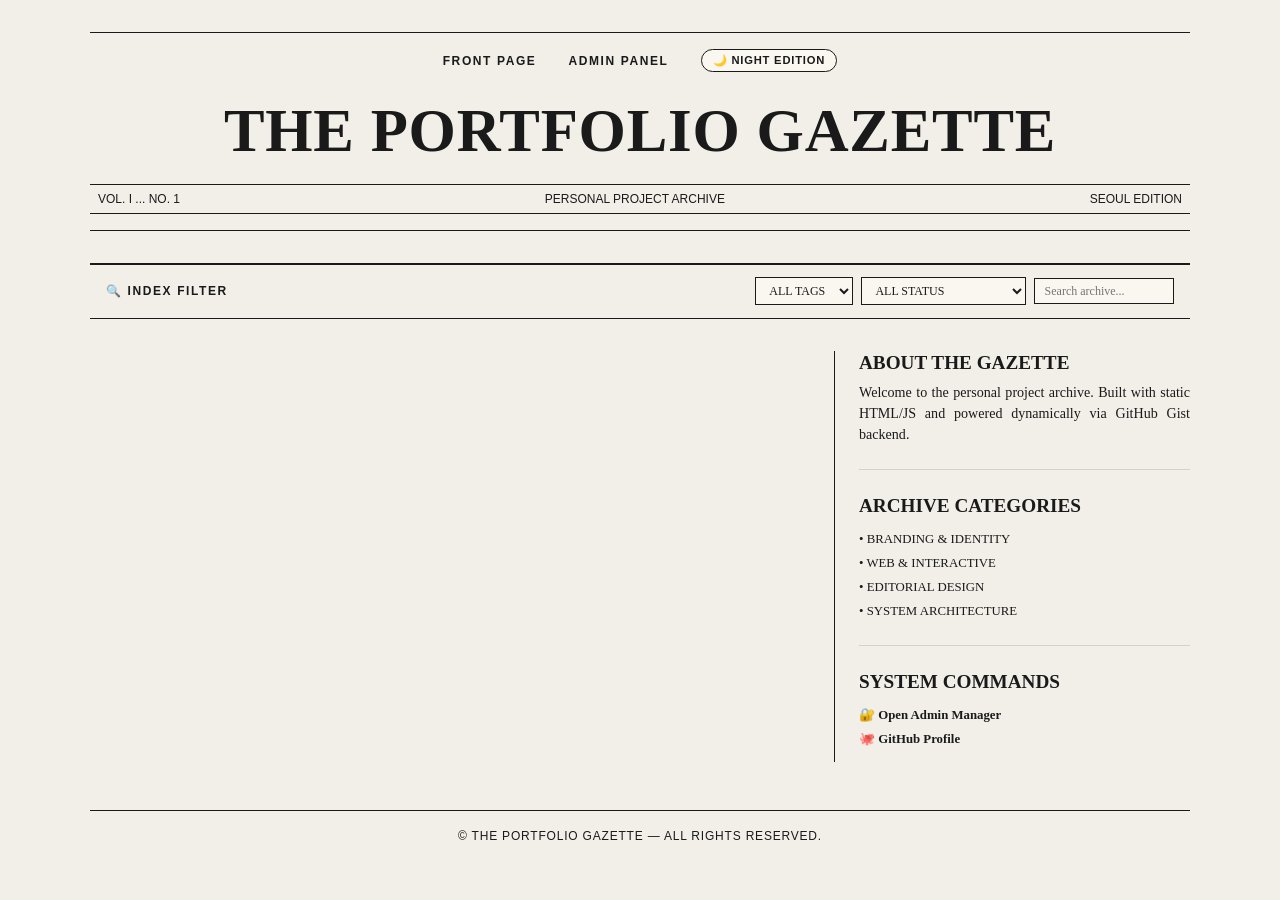
==== commit 90781f4d: "Update index.html" ====
--- a/index.html
+++ b/index.html
@@ -89,7 +89,8 @@
       <p>© THE PORTFOLIO GAZETTE — ALL RIGHTS RESERVED.</p>
     </footer>
   </div>
-
+<!-- 기존 각 페이지 전용 JS 앞에 테마 스크립트 연결 -->
+  <script src="js/theme.js"></script>
   <script src="js/main.js"></script>
 </body>
 </html>
--- a/styles/style.css
+++ b/styles/style.css
@@ -1,15 +1,46 @@
 /* ==========================================
-   1. Global Reset & Base Styles
+   1. Theme Variables & Global Reset
    ========================================== */
+:root {
+  --bg-color: #f2efe9;
+  --bg-card: #faf6f0;
+  --bg-input: #ffffff;
+  --text-main: #1a1a1a;
+  --text-muted: #555555;
+  --border-color: #1a1a1a;
+  --border-subtle: #d8d2c6;
+  --accent-orange: #c84b29;
+  --accent-green: #2d6a4f;
+  --accent-gray: #6c757d;
+  --shadow-color: rgba(0, 0, 0, 0.08);
+}
+
+/* 🌙 Night Gazette (다크 모드 변수) */
+body.dark-mode {
+  --bg-color: #1a1c1e;
+  --bg-card: #232629;
+  --bg-input: #2d3135;
+  --text-main: #e8e6e3;
+  --text-muted: #a0a5aa;
+  --border-color: #e8e6e3;
+  --border-subtle: #3e4347;
+  --shadow-color: rgba(0, 0, 0, 0.3);
+}
+
+html {
+  scroll-behavior: smooth; /* 부드러운 스크롤 */
+}
+
 * {
   margin: 0;
   padding: 0;
   box-sizing: border-box;
+  transition: background-color 0.3s ease, color 0.3s ease, border-color 0.3s ease;
 }
 
 body {
-  background-color: #f2efe9;
-  color: #1a1a1a;
+  background-color: var(--bg-color);
+  color: var(--text-main);
   font-family: 'Source Serif 4', Georgia, serif;
   line-height: 1.5;
   padding: 2rem 1rem;
@@ -21,25 +52,27 @@
 .gazette-container {
   max-width: 1100px;
   margin: 0 auto;
-  background-color: #f2efe9;
+  background-color: var(--bg-color);
 }
 
 .top-nav {
   display: flex;
   justify-content: center;
-  gap: 2.5rem;
+  align-items: center;
+  gap: 2rem;
   padding-bottom: 0.8rem;
   font-family: sans-serif;
   font-size: 0.75rem;
   font-weight: 600;
   letter-spacing: 0.1rem;
+  flex-wrap: wrap;
 }
 
 .top-nav a,
 .back-link,
 .link-list a,
 .contact-links a {
-  color: #1a1a1a;
+  color: var(--text-main);
   text-decoration: none;
   font-weight: bold;
 }
@@ -52,17 +85,39 @@
   text-decoration: underline;
 }
 
+/* 테마 토글 버튼 (Night Edition) */
+.theme-toggle-btn {
+  background: var(--bg-card);
+  color: var(--text-main);
+  border: 1px solid var(--border-color);
+  padding: 0.25rem 0.7rem;
+  font-size: 0.7rem;
+  font-family: sans-serif;
+  font-weight: bold;
+  cursor: pointer;
+  border-radius: 12px;
+  letter-spacing: 0.05rem;
+  display: inline-flex;
+  align-items: center;
+  gap: 4px;
+}
+
+.theme-toggle-btn:hover {
+  transform: translateY(-1px);
+  box-shadow: 0 2px 5px var(--shadow-color);
+}
+
 .gazette-header {
   text-align: center;
-  border-top: 1.5px solid #1a1a1a;
-  border-bottom: 1.5px solid #1a1a1a;
+  border-top: 1.5px solid var(--border-color);
+  border-bottom: 1.5px solid var(--border-color);
   padding: 1rem 0;
   margin-bottom: 2rem;
 }
 
 .detail-header {
   padding: 20px;
-  border-bottom: 2px solid #1a1a1a;
+  border-bottom: 2px solid var(--border-color);
   margin-bottom: 30px;
 }
 
@@ -82,34 +137,16 @@
 .header-meta-bar {
   display: flex;
   justify-content: space-between;
-  border-top: 1px solid #1a1a1a;
-  border-bottom: 1px solid #1a1a1a;
+  border-top: 1px solid var(--border-color);
+  border-bottom: 1px solid var(--border-color);
   padding: 0.3rem 0.5rem;
   font-size: 0.75rem;
   font-family: sans-serif;
   text-transform: uppercase;
 }
 
-/* Admin Auth Header Layout */
-.admin-auth-header {
-  display: flex;
-  align-items: center;
-  justify-content: space-between;
-  flex-wrap: wrap;
-  gap: 15px;
-  margin-top: 10px;
-  padding-bottom: 15px;
-  border-bottom: 1px solid #d8d2c6;
-}
-
-.auth-btn-wrapper {
-  display: flex;
-  align-items: center;
-  gap: 10px;
-}
-
 /* ==========================================
-   3. Main Content & Grid Layouts
+   3. Main Grid Layout & Filter Bar
    ========================================== */
 .gazette-body {
   display: grid;
@@ -117,43 +154,18 @@
   gap: 2rem;
 }
 
-.admin-main,
-.edit-main,
-.detail-main {
-  max-width: 800px;
-  margin: 0 auto;
-  padding: 20px 0;
-}
-
-.detail-main {
-  padding: 0 20px;
-}
-
-.admin-card,
-.edit-card {
-  background: #faf6f0;
-  border: 1.5px solid #1a1a1a;
-  padding: 25px;
-  margin-bottom: 30px;
-}
-
-.edit-card {
-  border-width: 1px;
-}
-
 .divider {
   border: 0;
-  border-top: 1px solid #ccc;
+  border-top: 1px solid var(--border-subtle);
   margin: 1.5rem 0;
 }
 
-/* Filter Bar */
 .gazette-filter-bar {
-  border-top: 2px solid #1a1a1a;
-  border-bottom: 1px solid #1a1a1a;
+  border-top: 2px solid var(--border-color);
+  border-bottom: 1px solid var(--border-color);
   padding: 0.8rem 1rem;
   margin-bottom: 2rem;
-  background-color: #f2efe9;
+  background-color: var(--bg-color);
   display: flex;
   justify-content: space-between;
   align-items: center;
@@ -167,7 +179,6 @@
   letter-spacing: 0.1rem;
   text-transform: uppercase;
   font-family: sans-serif;
-  color: #1a1a1a;
 }
 
 .filter-controls {
@@ -178,19 +189,20 @@
 }
 
 /* ==========================================
-   4. Project Cards & Article Components
+   4. Project Cards & Article Micro-interactions
    ========================================== */
 .project-card {
   margin-bottom: 2.5rem;
-  border-bottom: 1px solid #1a1a1a;
+  border-bottom: 1px solid var(--border-color);
   padding-bottom: 1.5rem;
+  animation: gazetteRise 0.4s ease-out forwards;
 }
 
 .project-header-bar {
   display: flex;
   justify-content: space-between;
   align-items: center;
-  border-bottom: 1px solid #1a1a1a;
+  border-bottom: 1px solid var(--border-color);
   padding-bottom: 0.3rem;
   margin-bottom: 1rem;
   font-weight: bold;
@@ -205,49 +217,51 @@
 .image-box {
   width: 45%;
   flex-shrink: 0;
+  overflow: hidden;
+  border: 1px solid var(--border-subtle);
+}
+
+/* 이미지 호버 마이크로 인터랙션 (세피아 ➔ 선명한 컬러) */
+.image-box img,
+.detail-image,
+.related-card img {
+  width: 100%;
+  height: 180px;
+  object-fit: cover;
+  filter: sepia(25%);
+  transition: filter 0.3s ease, transform 0.3s ease;
+}
+
+.image-box:hover img,
+.related-card:hover img {
+  filter: sepia(0%);
+  transform: scale(1.03);
 }
 
 .placeholder-icon {
   width: 100%;
   height: 180px;
-  background-color: #dedad2;
+  background-color: var(--bg-card);
   display: flex;
   align-items: center;
   justify-content: center;
   font-size: 2rem;
-  color: #888;
-  margin-bottom: 0.8rem;
-}
-
-.sub-tags {
-  font-size: 0.75rem;
+  color: var(--text-muted);
 }
 
 .date-info,
 .meta-date {
-  color: #555;
+  color: var(--text-muted);
   font-family: sans-serif;
   font-size: 0.7rem;
-}
-
-.meta-date {
-  font-size: 0.85rem;
-  color: #666;
-}
-
-/* Detail Article Elements */
-.detail-meta {
-  display: flex;
-  gap: 10px;
-  align-items: center;
-  margin-bottom: 10px;
 }
 
 .detail-headline,
 .text-box h2,
 .widget-text h3,
 .sidebar-widget h4,
-.edit-card-title {
+.edit-card-title,
+.widget-title {
   font-family: 'Playfair Display', serif;
   line-height: 1.2;
 }
@@ -268,26 +282,17 @@
   margin-bottom: 0.5rem;
 }
 
-.edit-card-title {
-  margin-bottom: 20px;
-}
-
 .author,
 .detail-author {
   font-style: italic;
-  color: #444;
+  color: var(--text-muted);
   margin-bottom: 0.8rem;
-  font-size: 0.8rem;
-}
-
-.detail-author {
-  color: #555;
-  margin-bottom: 20px;
+  font-size: 0.88rem;
 }
 
 .excerpt {
-  font-size: 0.85rem;
-  color: #222;
+  font-size: 0.88rem;
+  color: var(--text-main);
   margin-bottom: 0.8rem;
   text-align: justify;
 }
@@ -297,34 +302,14 @@
   font-size: 0.8rem;
   font-family: sans-serif;
   font-weight: bold;
-  color: #1a1a1a;
+  color: var(--text-main);
   text-decoration: none;
   margin-top: 0.5rem;
 }
 
-.detail-image-box {
-  margin-bottom: 25px;
-}
-
-.detail-image {
-  width: 100%;
-  max-height: 450px;
-  object-fit: cover;
-  border-radius: 4px;
-  filter: sepia(10%);
-}
-
-.detail-summary {
-  font-family: 'Source Serif 4', Georgia, serif;
-  font-size: 1.1rem;
-  line-height: 1.8;
-  color: #222;
-  white-space: pre-line;
-}
-
 /* Badges */
 .badge {
-  color: #fff;
+  color: #ffffff;
   padding: 0.15rem 0.6rem;
   border-radius: 10px;
   font-size: 0.65rem;
@@ -338,26 +323,242 @@
 .badge-web,
 .badge-featured,
 .badge-status-default {
-  background-color: #c84b29;
+  background-color: var(--accent-orange);
 }
 
 .badge-tag-default {
-  background-color: #1a1a1a;
-}
-
-/* Auth Badges */
+  background-color: var(--text-main);
+  color: var(--bg-color);
+}
+
 .auth-status-active {
-  background-color: #2d6a4f !important;
+  background-color: var(--accent-green) !important;
   color: #fff !important;
 }
 
 .auth-status-inactive {
-  background-color: #c84b29 !important;
+  background-color: var(--accent-orange) !important;
   color: #fff !important;
 }
 
 /* ==========================================
-   5. Form Controls & Buttons
+   5. Detail Page (Article, Nav, Related, Giscus)
+   ========================================== */
+.detail-main {
+  max-width: 800px;
+  margin: 0 auto;
+  padding: 0 20px;
+}
+
+.detail-meta {
+  display: flex;
+  gap: 10px;
+  align-items: center;
+  margin-bottom: 10px;
+}
+
+.detail-image-box {
+  margin-bottom: 25px;
+}
+
+.detail-image {
+  height: auto;
+  max-height: 450px;
+  border-radius: 4px;
+}
+
+.detail-summary {
+  font-family: 'Source Serif 4', Georgia, serif;
+  font-size: 1.05rem;
+  line-height: 1.8;
+  color: var(--text-main);
+  white-space: pre-line;
+}
+
+/* 이전글 / 다음글 동적 네비게이션 그리드 */
+.article-nav-section {
+  margin-top: 3rem;
+  border-top: 2px solid var(--border-color);
+  border-bottom: 1px solid var(--border-color);
+  padding: 1.5rem 0;
+}
+
+.nav-section-title,
+.related-section-title {
+  font-family: sans-serif;
+  font-size: 0.8rem;
+  font-weight: bold;
+  letter-spacing: 0.1rem;
+  text-transform: uppercase;
+  margin-bottom: 1rem;
+  text-align: center;
+  color: var(--text-main);
+}
+
+.article-nav-grid {
+  display: grid;
+  grid-template-columns: 1fr 1fr;
+  gap: 1.5rem;
+}
+
+.nav-box {
+  padding: 12px 15px;
+  background: var(--bg-card);
+  border: 1px solid var(--border-color);
+  transition: background 0.2s, transform 0.2s;
+  animation: gazetteRise 0.4s ease-out forwards;
+}
+
+.nav-box a {
+  text-decoration: none;
+  color: inherit;
+  display: block;
+}
+
+.nav-box:hover {
+  background: var(--bg-input);
+  transform: translateY(-2px);
+}
+
+.nav-label {
+  font-size: 0.7rem;
+  font-family: sans-serif;
+  font-weight: bold;
+  color: var(--accent-orange);
+  display: block;
+  margin-bottom: 4px;
+}
+
+.nav-title {
+  font-family: 'Playfair Display', serif;
+  font-size: 0.95rem;
+  font-weight: bold;
+  color: var(--text-main);
+  white-space: nowrap;
+  overflow: hidden;
+  text-overflow: ellipsis;
+}
+
+/* 연관 프로젝트 추천 그리드 */
+.related-section {
+  margin-top: 2.5rem;
+  margin-bottom: 2rem;
+}
+
+.related-grid {
+  display: grid;
+  grid-template-columns: 1fr 1fr;
+  gap: 1.5rem;
+}
+
+.related-card {
+  background: var(--bg-card);
+  border: 1px solid var(--border-color);
+  padding: 12px;
+  display: flex;
+  flex-direction: column;
+  gap: 8px;
+  animation: gazetteRise 0.4s ease-out forwards;
+}
+
+.related-card h4 {
+  font-family: 'Playfair Display', serif;
+  font-size: 0.95rem;
+  margin: 0;
+  color: var(--text-main);
+}
+
+.related-card a {
+  font-size: 0.75rem;
+  font-family: sans-serif;
+  font-weight: bold;
+  color: var(--text-main);
+  text-decoration: none;
+  margin-top: auto;
+}
+
+.related-card a:hover {
+  text-decoration: underline;
+}
+
+/* Giscus 댓글 섹션 컨테이너 */
+.gazette-comments-section {
+  margin-top: 3rem;
+  border-top: 2px solid var(--border-color);
+  padding-top: 1.5rem;
+}
+
+/* ==========================================
+   6. Admin 2-Column Layout & Edit Page
+   ========================================== */
+.admin-layout-grid {
+  display: grid;
+  grid-template-columns: 2.2fr 1fr;
+  gap: 2rem;
+  margin-top: 1.5rem;
+}
+
+.admin-main-column {
+  min-width: 0;
+}
+
+.admin-sidebar-column {
+  display: flex;
+  flex-direction: column;
+  gap: 1.5rem;
+}
+
+.admin-main,
+.edit-main {
+  max-width: 800px;
+  margin: 0 auto;
+  padding: 20px 0;
+}
+
+.admin-card,
+.edit-card {
+  background: var(--bg-card);
+  border: 1.5px solid var(--border-color);
+  padding: 25px;
+  margin-bottom: 30px;
+  animation: gazetteRise 0.4s ease-out forwards;
+}
+
+.edit-card-title {
+  margin-bottom: 20px;
+}
+
+.widget-title {
+  font-size: 1.1rem;
+  margin-bottom: 0.5rem;
+  border-bottom: 1px solid var(--border-color);
+  padding-bottom: 0.3rem;
+}
+
+.widget-desc {
+  font-size: 0.8rem;
+  color: var(--text-muted);
+  margin-bottom: 1rem;
+}
+
+.sidebar-auth-box {
+  display: flex;
+  flex-direction: column;
+  gap: 10px;
+  align-items: stretch;
+  background: var(--bg-card);
+  padding: 12px;
+  border: 1px solid var(--border-subtle);
+  margin-bottom: 10px;
+}
+
+.btn-block {
+  width: 100%;
+  text-align: center;
+}
+
+/* ==========================================
+   7. Form Controls & Buttons
    ========================================== */
 .form-group {
   margin-bottom: 15px;
@@ -372,7 +573,7 @@
   font-family: sans-serif;
   text-transform: uppercase;
   letter-spacing: 0.05rem;
-  color: #1a1a1a;
+  color: var(--text-main);
 }
 
 .form-group input,
@@ -385,19 +586,19 @@
 .filter-input {
   width: 100%;
   padding: 10px;
-  border: 1px solid #1a1a1a;
-  background: #fff;
+  border: 1px solid var(--border-color);
+  background: var(--bg-input);
   font-family: 'Source Serif 4', Georgia, serif;
   font-size: 0.9rem;
-  color: #1a1a1a;
+  color: var(--text-main);
   outline: none;
   box-sizing: border-box;
 }
 
 .filter-select,
 .filter-input {
-  padding: 0.3rem 0.6rem;
-  background: #faf6f0;
+  padding: 0.30rem 0.6rem;
+  background: var(--bg-card);
   font-size: 0.75rem;
   width: auto;
 }
@@ -408,13 +609,14 @@
 
 .filter-select:hover,
 .filter-input:focus {
-  background: #ffffff;
+  background: var(--bg-input);
 }
 
 .form-file-input {
   display: block;
   width: 100%;
   font-size: 0.85rem;
+  color: var(--text-main);
 }
 
 .form-grid-2 {
@@ -425,7 +627,7 @@
 }
 
 .form-help-text {
-  color: #666;
+  color: var(--text-muted);
   font-size: 0.75rem;
   display: block;
   margin-top: 4px;
@@ -439,11 +641,10 @@
   max-width: 200px;
   height: auto;
   border-radius: 4px;
-  border: 1px solid #d8d2c6;
+  border: 1px solid var(--border-subtle);
   display: block;
 }
 
-/* Buttons */
 .btn-group,
 .form-btn-group {
   display: flex;
@@ -467,35 +668,43 @@
   display: inline-block;
   text-align: center;
   cursor: pointer;
-  border: none;
+  border: 1px solid var(--border-color);
+  transition: transform 0.15s ease, box-shadow 0.15s ease;
+}
+
+.btn:hover,
+.btn-primary:hover,
+.btn-orange:hover {
+  transform: translateY(-2px);
+  box-shadow: 0 3px 8px var(--shadow-color);
+}
+
+.btn:active,
+.btn-primary:active {
+  transform: translateY(1px); /* 도장 눌림 효과 */
 }
 
 .btn-black,
 .btn-primary {
-  background: #1a1a1a;
-  color: #fff;
+  background: var(--text-main);
+  color: var(--bg-color);
 }
 
 .btn-orange {
-  background: #c84b29;
-  color: #fff;
-}
-
-.btn-github {
-  background: #24292e;
-  color: #fff;
+  background: var(--accent-orange);
+  color: #ffffff;
 }
 
 .btn-secondary {
-  background: #ccc;
-  color: #1a1a1a;
+  background: var(--bg-card);
+  color: var(--text-main);
 }
 
 /* ==========================================
-   6. Sidebar, Footer & Responsive
+   8. Sidebar, Footer & Responsive
    ========================================== */
 .sidebar-column {
-  border-left: 1px solid #1a1a1a;
+  border-left: 1px solid var(--border-color);
   padding-left: 1.5rem;
 }
 
@@ -513,12 +722,30 @@
 
 .gazette-footer {
   margin-top: 3rem;
-  border-top: 1px solid #1a1a1a;
+  border-top: 1px solid var(--border-color);
   padding-top: 1rem;
   text-align: center;
   font-family: sans-serif;
   font-size: 0.75rem;
   letter-spacing: 0.05rem;
+}
+
+@keyframes gazetteRise {
+  from {
+    opacity: 0;
+    transform: translateY(15px);
+  }
+  to {
+    opacity: 1;
+    transform: translateY(0);
+  }
+}
+
+/* 반응형 모바일/태블릿 분기점 */
+@media (max-width: 850px) {
+  .admin-layout-grid {
+    grid-template-columns: 1fr;
+  }
 }
 
 @media (max-width: 768px) {
@@ -536,136 +763,10 @@
 
   .sidebar-column {
     border-left: none;
-    border-top: 1.5px solid #1a1a1a;
+    border-top: 1.5px solid var(--border-color);
     padding-left: 0;
     padding-top: 2rem;
   }
-}
-/* ==========================================
-   Detail Article Custom & Nav Styles
-   ========================================== */
-
-/* 2. Drop Cap (기사 본문 첫 글자 신문체 대문자 강조) */
-.detail-summary::first-letter {
-  font-family: 'Playfair Display', serif;
-  float: left;
-  font-size: 3.5rem;
-  line-height: 0.8;
-  padding-top: 4px;
-  padding-right: 8px;
-  padding-bottom: 2px;
-  font-weight: bold;
-  color: #1a1a1a;
-}
-
-/* 3. Gazette Article Navigation (이전글/다음글) */
-.article-nav-section {
-  margin-top: 3rem;
-  border-top: 2px solid #1a1a1a;
-  border-bottom: 1px solid #1a1a1a;
-  padding: 1.5rem 0;
-}
-
-.nav-section-title,
-.related-section-title {
-  font-family: sans-serif;
-  font-size: 0.8rem;
-  font-weight: bold;
-  letter-spacing: 0.1rem;
-  text-transform: uppercase;
-  margin-bottom: 1rem;
-  text-align: center;
-  color: #1a1a1a;
-}
-
-.article-nav-grid {
-  display: grid;
-  grid-template-columns: 1fr 1fr;
-  gap: 1.5rem;
-}
-
-.nav-box {
-  padding: 12px 15px;
-  background: #faf6f0;
-  border: 1px solid #1a1a1a;
-  transition: background 0.2s;
-}
-
-.nav-box a {
-  text-decoration: none;
-  color: inherit;
-  display: block;
-}
-
-.nav-box:hover {
-  background: #ffffff;
-}
-
-.nav-label {
-  font-size: 0.7rem;
-  font-family: sans-serif;
-  font-weight: bold;
-  color: #c84b29;
-  display: block;
-  margin-bottom: 4px;
-}
-
-.nav-title {
-  font-family: 'Playfair Display', serif;
-  font-size: 0.95rem;
-  font-weight: bold;
-  color: #1a1a1a;
-  white-space: nowrap;
-  overflow: hidden;
-  text-overflow: ellipsis;
-}
-
-/* 4. Related Projects (연관 아티클 추천) */
-.related-section {
-  margin-top: 2.5rem;
-  margin-bottom: 2rem;
-}
-
-.related-grid {
-  display: grid;
-  grid-template-columns: 1fr 1fr;
-  gap: 1.5rem;
-}
-
-.related-card {
-  background: #faf6f0;
-  border: 1px solid #1a1a1a;
-  padding: 12px;
-  display: flex;
-  flex-direction: column;
-  gap: 8px;
-}
-
-.related-card img {
-  width: 100%;
-  height: 120px;
-  object-fit: cover;
-  filter: sepia(10%);
-}
-
-.related-card h4 {
-  font-family: 'Playfair Display', serif;
-  font-size: 0.95rem;
-  margin: 0;
-  color: #1a1a1a;
-}
-
-.related-card a {
-  font-size: 0.75rem;
-  font-family: sans-serif;
-  font-weight: bold;
-  color: #1a1a1a;
-  text-decoration: none;
-  margin-top: auto;
-}
-
-.related-card a:hover {
-  text-decoration: underline;
 }
 
 @media (max-width: 600px) {
@@ -674,58 +775,3 @@
     grid-template-columns: 1fr;
   }
 }
-/* ==========================================
-   Admin 2-Column Sidebar Layout
-   ========================================== */
-.admin-layout-grid {
-  display: grid;
-  grid-template-columns: 2.2fr 1fr;
-  gap: 2rem;
-  margin-top: 1.5rem;
-}
-
-.admin-main-column {
-  min-width: 0;
-}
-
-.admin-sidebar-column {
-  display: flex;
-  flex-direction: column;
-  gap: 1.5rem;
-}
-
-.widget-title {
-  font-family: 'Playfair Display', serif;
-  font-size: 1.1rem;
-  margin-bottom: 0.5rem;
-  border-bottom: 1px solid #1a1a1a;
-  padding-bottom: 0.3rem;
-}
-
-.widget-desc {
-  font-size: 0.8rem;
-  color: #555;
-  margin-bottom: 1rem;
-}
-
-.sidebar-auth-box {
-  display: flex;
-  flex-direction: column;
-  gap: 10px;
-  align-items: stretch;
-  background: #faf6f0;
-  padding: 12px;
-  border: 1px solid #d8d2c6;
-  margin-bottom: 10px;
-}
-
-.btn-block {
-  width: 100%;
-  text-align: center;
-}
-
-@media (max-width: 850px) {
-  .admin-layout-grid {
-    grid-template-columns: 1fr;
-  }
-}
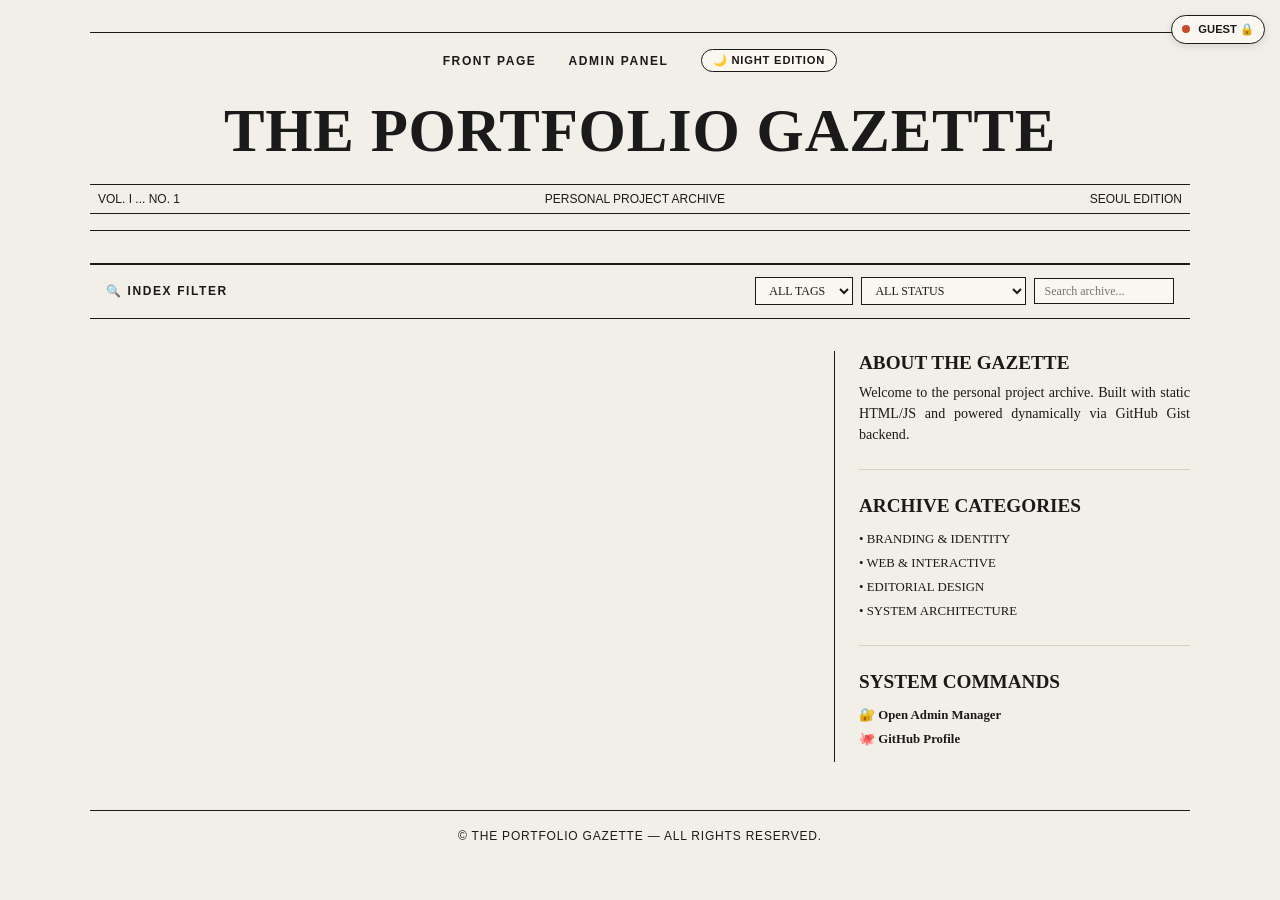
==== commit ada6c755: "Update index.html" ====
--- a/index.html
+++ b/index.html
@@ -91,6 +91,7 @@
   </div>
 <!-- 기존 각 페이지 전용 JS 앞에 테마 스크립트 연결 -->
   <script src="js/theme.js"></script>
+  <script src="js/auth-guard.js"></script> <!-- 👈 상단 보안 위젯 스크립트 추가 -->
   <script src="js/main.js"></script>
 </body>
 </html>
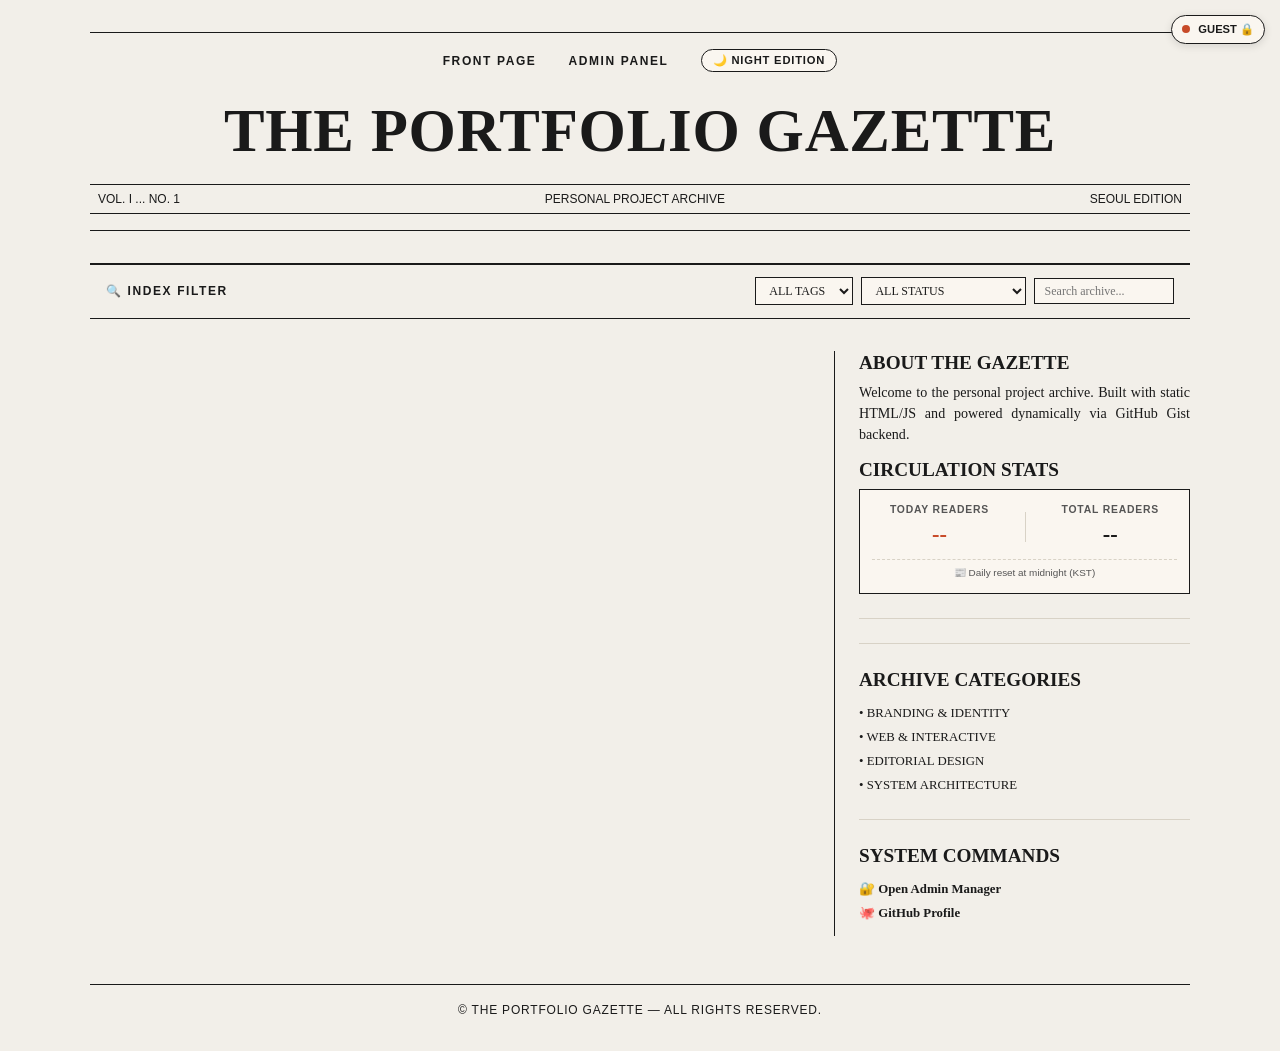
==== commit cf7af039: "Update index.html" ====
--- a/index.html
+++ b/index.html
@@ -55,10 +55,33 @@
       <aside class="sidebar-column">
         <section class="sidebar-widget">
           <h4>ABOUT THE GAZETTE</h4>
+          
           <p class="excerpt">
             Welcome to the personal project archive. Built with static HTML/JS and powered dynamically via GitHub Gist backend.
           </p>
         </section>
+        <!-- 📊 신문 발행 및 방문자 통계 위젯 -->
+        <section class="sidebar-widget">
+          <h4>CIRCULATION STATS</h4>
+          <div class="circulation-box">
+            <div class="circulation-grid">
+              <div>
+                <span class="circulation-label">TODAY READERS</span>
+                <strong id="stat-daily" class="circulation-value circulation-value-daily">--</strong>
+              </div>
+              <div class="circulation-divider"></div>
+              <div>
+                <span class="circulation-label">TOTAL READERS</span>
+                <strong id="stat-total" class="circulation-value circulation-value-total">--</strong>
+              </div>
+            </div>
+            <small class="circulation-notice">
+              📰 Daily reset at midnight (KST)
+            </small>
+          </div>
+        </section>
+
+        <hr class="divider">
 
         <hr class="divider">
 
--- a/styles/style.css
+++ b/styles/style.css
@@ -775,3 +775,56 @@
     grid-template-columns: 1fr;
   }
 }
+/* ==========================================
+   Circulation Stats Widget (방문자 통계)
+   ========================================== */
+.circulation-box {
+  background: var(--bg-card);
+  border: 1px solid var(--border-color);
+  padding: 12px;
+  font-family: sans-serif;
+  text-align: center;
+  margin-top: 0.5rem;
+}
+
+.circulation-grid {
+  display: flex;
+  justify-content: space-around;
+  align-items: center;
+}
+
+.circulation-label {
+  font-size: 0.65rem;
+  color: var(--text-muted);
+  display: block;
+  font-weight: bold;
+  letter-spacing: 0.05rem;
+}
+
+.circulation-value {
+  font-family: 'Playfair Display', serif;
+  font-size: 1.4rem;
+}
+
+.circulation-value-daily {
+  color: var(--accent-orange, #c84b29);
+}
+
+.circulation-value-total {
+  color: var(--text-main, #1a1a1a);
+}
+
+.circulation-divider {
+  width: 1px;
+  height: 30px;
+  background: var(--border-subtle, #ccc);
+}
+
+.circulation-notice {
+  font-size: 0.62rem;
+  color: var(--text-muted);
+  display: block;
+  margin-top: 8px;
+  border-top: 1px dashed var(--border-subtle, #ccc);
+  padding-top: 6px;
+}
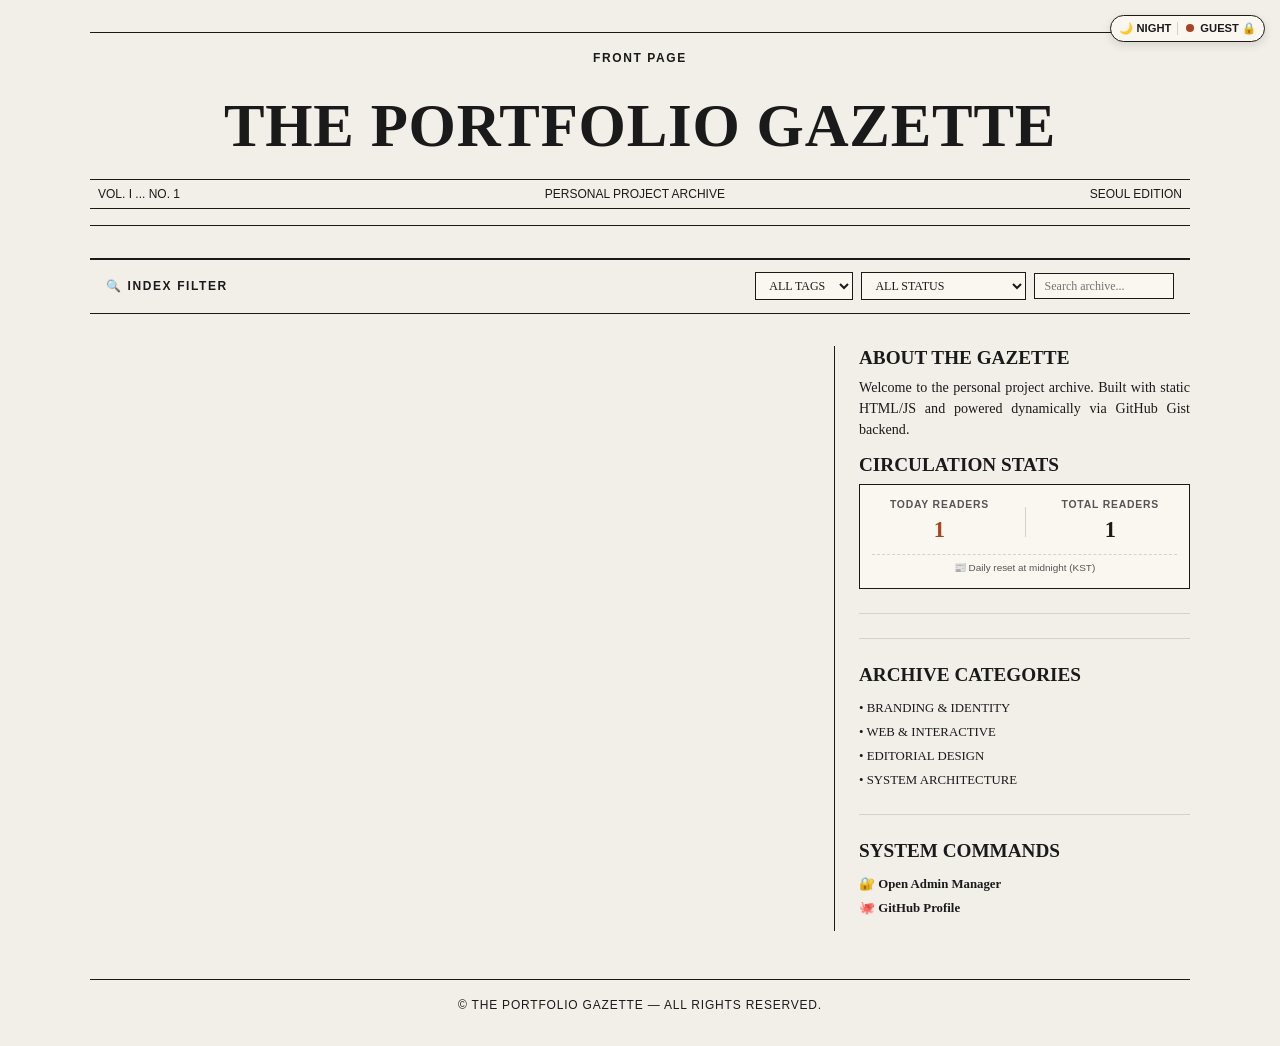
==== commit c414db16: "Update index.html" ====
--- a/index.html
+++ b/index.html
@@ -12,7 +12,6 @@
     <header class="gazette-header">
       <nav class="top-nav">
         <a href="index.html">FRONT PAGE</a>
-        <a href="admin.html">ADMIN PANEL</a>
       </nav>
       <h1 class="main-title">THE PORTFOLIO GAZETTE</h1>
       <div class="header-meta-bar">
@@ -113,7 +112,6 @@
     </footer>
   </div>
 <!-- 기존 각 페이지 전용 JS 앞에 테마 스크립트 연결 -->
-  <script src="js/theme.js"></script>
   <script src="js/auth-guard.js"></script> <!-- 👈 상단 보안 위젯 스크립트 추가 -->
   <script src="js/main.js"></script>
 </body>
--- a/styles/style.css
+++ b/styles/style.css
@@ -9,9 +9,11 @@
   --text-muted: #555555;
   --border-color: #1a1a1a;
   --border-subtle: #d8d2c6;
-  --accent-orange: #c84b29;
-  --accent-green: #2d6a4f;
-  --accent-gray: #6c757d;
+/* 🎨 눈이 편안한 톤으로 아래 4줄 교체/추가 */
+  --accent-orange: #a84325;       /* 2차 확인 및 경고 (차분한 테라코타) */
+  --accent-inprogress: #b85d19;   /* IN PROGRESS (가넷 브라운) */
+  --accent-green: #2d6a4f;        /* COMPLETED (딥 포레스트 그린) */
+  --accent-gray: #6c757d;         /* DROPPED / DISABLED (쿨 그레이) */
   --shadow-color: rgba(0, 0, 0, 0.08);
 }
 
@@ -828,3 +830,179 @@
   border-top: 1px dashed var(--border-subtle, #ccc);
   padding-top: 6px;
 }
+/* ==========================================
+   Article Editor & Markdown Toolbar (edit.html)
+   ========================================== */
+.quick-meta-box {
+  background: var(--bg-color);
+  border: 1px solid var(--border-color);
+  padding: 15px;
+  margin-bottom: 20px;
+}
+
+.quick-meta-title {
+  font-size: 0.7rem;
+  font-weight: bold;
+  letter-spacing: 0.05rem;
+  color: var(--accent-orange, #c84b29);
+  display: block;
+  margin-bottom: 10px;
+}
+
+.grid-mb-clear {
+  margin-bottom: 0;
+}
+
+.editor-header-bar {
+  display: flex;
+  justify-content: space-between;
+  align-items: center;
+  margin-bottom: 6px;
+}
+
+.editor-mode-tabs {
+  display: flex;
+  gap: 4px;
+}
+
+.btn-tab {
+  padding: 3px 10px;
+  font-size: 0.7rem;
+}
+
+.btn-tab-active {
+  background: var(--text-main);
+  color: var(--bg-color);
+}
+
+.btn-tab-inactive {
+  background: var(--bg-card);
+  color: var(--text-main);
+}
+
+/* 마크다운 툴바 스타일 */
+.md-toolbar {
+  display: flex;
+  gap: 4px;
+  flex-wrap: wrap;
+  background: var(--bg-card);
+  border: 1px solid var(--border-color);
+  border-bottom: none;
+  padding: 6px;
+}
+
+.md-toolbar-btn {
+  padding: 2px 8px;
+  font-size: 0.75rem;
+}
+
+/* 에디터 본문 및 라이브 프리뷰 창 */
+.md-textarea {
+  border-top-left-radius: 0;
+  border-top-right-radius: 0;
+}
+
+.md-preview-box {
+  display: none;
+  min-height: 250px;
+  background: var(--bg-card);
+  border: 1px solid var(--border-color);
+  padding: 15px;
+  font-family: 'Source Serif 4', Georgia, serif;
+  line-height: 1.7;
+}
+
+.md-preview-box blockquote {
+  border-left: 3px solid var(--accent-orange, #c84b29);
+  padding-left: 10px;
+  font-style: italic;
+  margin: 10px 0;
+}
+/* 👈 styles/style.css 파일 맨 밑(가장 아래)에 붙여넣기 */
+
+/* ==========================================
+   Article Editor & Markdown Toolbar (edit.html & admin.html)
+   ========================================== */
+.quick-meta-box {
+  background: var(--bg-color);
+  border: 1px solid var(--border-color);
+  padding: 15px;
+  margin-bottom: 20px;
+}
+
+.quick-meta-title {
+  font-size: 0.7rem;
+  font-weight: bold;
+  letter-spacing: 0.05rem;
+  color: var(--accent-orange);
+  display: block;
+  margin-bottom: 10px;
+}
+
+.grid-mb-clear {
+  margin-bottom: 0;
+}
+
+.editor-header-bar {
+  display: flex;
+  justify-content: space-between;
+  align-items: center;
+  margin-bottom: 6px;
+}
+
+.editor-mode-tabs {
+  display: flex;
+  gap: 4px;
+}
+
+.btn-tab {
+  padding: 3px 10px;
+  font-size: 0.7rem;
+}
+
+.btn-tab-active {
+  background: var(--text-main);
+  color: var(--bg-color);
+}
+
+.btn-tab-inactive {
+  background: var(--bg-card);
+  color: var(--text-main);
+}
+
+.md-toolbar {
+  display: flex;
+  gap: 4px;
+  flex-wrap: wrap;
+  background: var(--bg-card);
+  border: 1px solid var(--border-color);
+  border-bottom: none;
+  padding: 6px;
+}
+
+.md-toolbar-btn {
+  padding: 2px 8px;
+  font-size: 0.75rem;
+}
+
+.md-textarea {
+  border-top-left-radius: 0;
+  border-top-right-radius: 0;
+}
+
+.md-preview-box {
+  display: none;
+  min-height: 250px;
+  background: var(--bg-card);
+  border: 1px solid var(--border-color);
+  padding: 15px;
+  font-family: 'Source Serif 4', Georgia, serif;
+  line-height: 1.7;
+}
+
+.md-preview-box blockquote {
+  border-left: 3px solid var(--accent-orange);
+  padding-left: 10px;
+  font-style: italic;
+  margin: 10px 0;
+}
